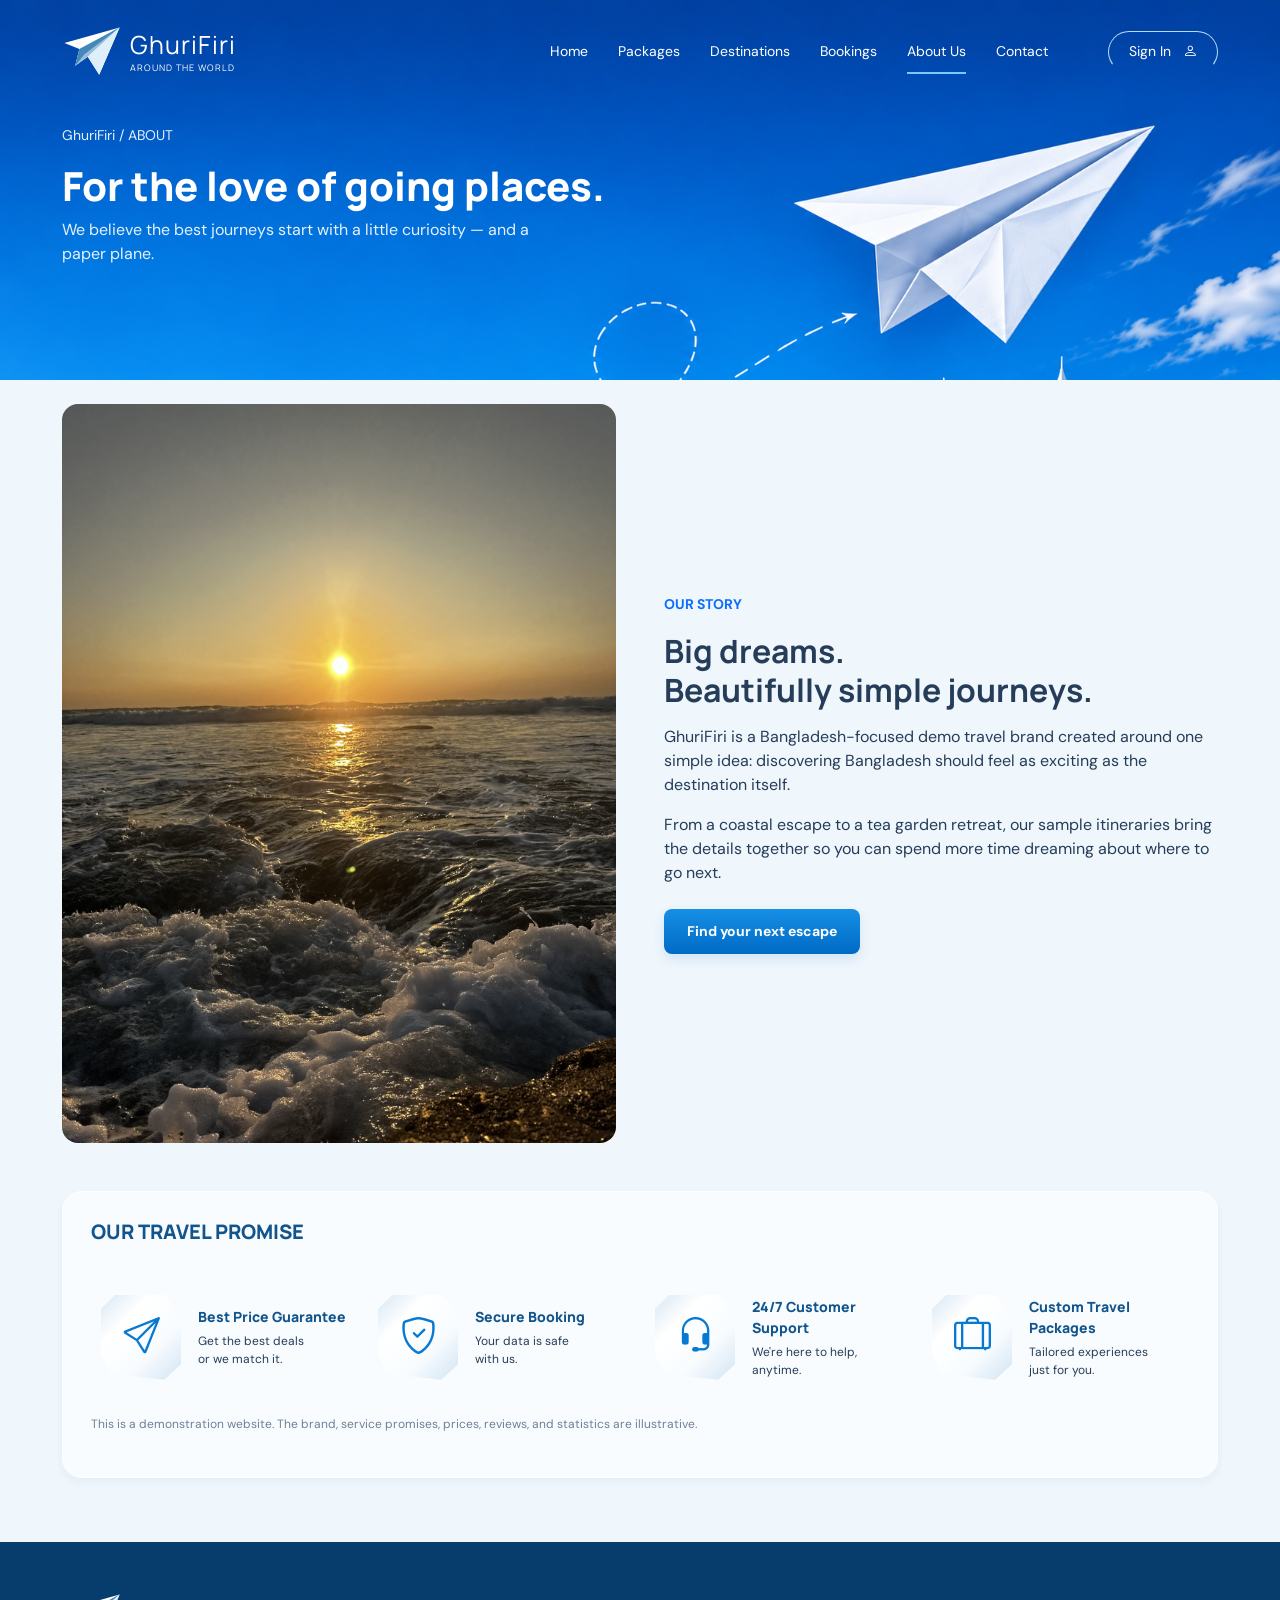
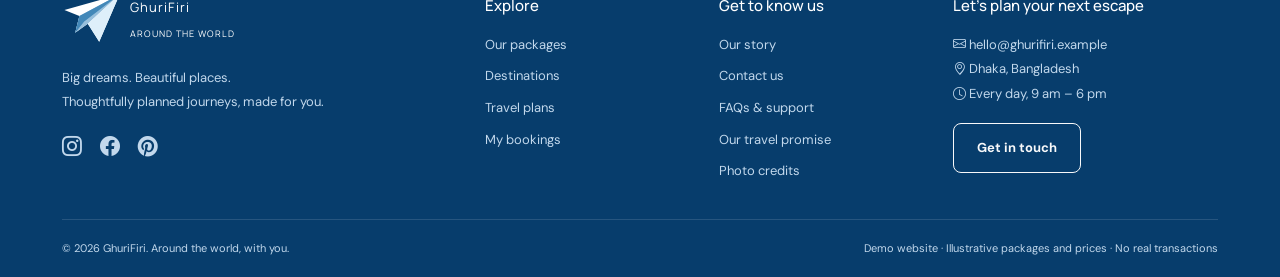
==== about.html @ 1ee343af "first commit" ====
<!doctype html>
<html lang="en">
<head>
  <meta charset="utf-8">
  <meta name="viewport" content="width=device-width, initial-scale=1">
  <meta name="description" content="Explore Bangladesh with GhuriFiri. Discover local tour packages, Bangladeshi destinations, and demo bookings priced in taka.">
  <title>Our Story | GhuriFiri</title>
  <link rel="icon" href="assets/plane.svg" type="image/svg+xml">
  <link href="https://cdn.jsdelivr.net/npm/bootstrap@5.3.3/dist/css/bootstrap.min.css" rel="stylesheet">
  <link href="https://cdn.jsdelivr.net/npm/bootstrap-icons@1.11.3/font/bootstrap-icons.min.css" rel="stylesheet">
  <link href="styles.css" rel="stylesheet">
  <script defer src="https://cdn.jsdelivr.net/npm/bootstrap@5.3.3/dist/js/bootstrap.bundle.min.js"></script>
  <script defer src="app.js"></script>
</head>
<body data-page="about">
  <a class="visually-hidden-focusable position-absolute bg-white p-3" style="z-index:100" href="#main">Skip to content</a>
  <header id="header" class="site-header"></header>
  <main id="main"></main>
  <footer id="footer" class="site-footer"></footer>
  <noscript><p>Please enable JavaScript to explore this interactive travel website.</p></noscript>
</body>
</html>
---- styles.css ----
@import url("https://fonts.googleapis.com/css2?family=DM+Sans:wght@400;500;600;700&family=Manrope:wght@400;500;600;700;800&family=Caveat:wght@500&display=swap");
:root {
  --blue: #0879d1;
  --deep: #12548c;
  --ink: #253d58;
  --muted: #6e8095;
  --pale: #eef6fc;
}
* {
  box-sizing: border-box;
}
body {
  margin: 0;
  background: #eff6fc;
  color: var(--ink);
  font-family: "DM Sans", sans-serif;
  font-size: 16px;
}
h1,
h2,
h3,
h4,
.brand {
  font-family: Manrope, sans-serif;
}
a {
  text-decoration: none;
  color: inherit;
}
button,
input,
select,
textarea {
  font: inherit;
}
button,
a,
input,
select,
textarea {
  outline-offset: 4px;
}
.container {
  max-width: 1180px;
}
.btn {
  border-radius: 8px;
  padding: 12px 23px;
  font-weight: 700;
  font-size: 14px;
}
.btn-primary {
  background: linear-gradient(#168fe5, #006ac5);
  border: 0;
  box-shadow: 0 5px 12px #0879d122;
}
.btn-outline-primary {
  border-color: #c4d7e7;
  color: var(--deep);
}
.btn-light {
  background: white;
  color: var(--blue);
}
.site-header {
  position: absolute;
  top: 0;
  left: 0;
  width: 100%;
  z-index: 5;
  color: white;
  background: transparent;
}
.navbar {
  padding: 25px 0;
}
.brand {
  display: flex;
  align-items: center;
  gap: 8px;
  color: white;
  font-size: 25px;
  letter-spacing: 1px;
  line-height: 1.1;
}
.brand img {
  width: 60px;
}
.brand small {
  display: block;
  font-size: 9px;
  letter-spacing: 1px;
  margin-top: 5px;
}
.navlinks {
  display: flex;
  align-items: center;
  gap: 30px;
  font-size: 14px;
}
.navlinks a {
  padding: 10px 0;
  border-bottom: 2px solid transparent;
}
.navlinks a.active,
.navlinks a:hover {
  border-color: #7dc8f9;
}
.signin {
  border: 1px solid #b5dcf8;
  border-radius: 25px;
  padding: 9px 20px !important;
  margin-left: 30px;
}
.menu-toggle {
  display: none;
  background: transparent;
  border: 1px solid #fff8;
  color: white;
  border-radius: 5px;
  font-size: 24px;
}
.hero {
  height: 680px;
  background: #064caf url("assets/hero-papercraft.png") center top/cover no-repeat;
  color: white;
  position: relative;
}
.hero-copy {
  padding-top: 172px;
}
.hero h1 {
  font-size: 80px;
  line-height: 1;
  font-weight: 800;
  letter-spacing: -3px;
  margin-bottom: 6px;
}
.hero h1 span {
  display: block;
  font-size: 35px;
  letter-spacing: 0;
  margin-top: 9px;
}
.script {
  font-family: Caveat, cursive;
  font-size: 37px;
  margin: 18px 0;
}
.hero p {
  max-width: 310px;
  line-height: 1.7;
  margin-bottom: 25px;
}
.search-wrap {
  position: relative;
  margin-top: -94px;
  z-index: 2;
}
.search-tabs {
  display: flex;
  gap: 5px;
  padding: 12px 16px 0;
  background: #f8fbff;
  width: fit-content;
  border-radius: 18px 25px 0 0;
}
.search-tabs button {
  border: 0;
  padding: 15px 25px;
  background: transparent;
  color: var(--ink);
  border-radius: 9px 9px 0 0;
  font-size: 14px;
}
.search-tabs button.active {
  background: #eaf4ff;
  color: var(--blue);
  box-shadow: 0 -3px 10px #1766a311;
}
.search-tabs i {
  margin-right: 8px;
}
.search-box {
  background: #fafdffeb;
  backdrop-filter: blur(12px);
  padding: 30px 25px;
  border-radius: 0 20px 20px 20px;
  box-shadow: 0 12px 18px #265f8c30;
  border: 2px solid white;
  display: grid;
  grid-template-columns: 1.25fr 1.25fr 1fr 1fr 0.9fr auto;
  align-items: end;
  gap: 18px;
}
.search-box label {
  display: block;
  font-size: 12px;
  color: var(--muted);
  margin-bottom: 8px;
}
.search-box input,
.search-box select {
  width: 100%;
  border: 0;
  border-bottom: 1px solid #dce7f0;
  padding: 6px 0;
  background: transparent;
  color: var(--ink);
  font-size: 14px;
  min-width: 0;
}
.benefits {
  padding: 35px 10px;
  display: grid;
  grid-template-columns: repeat(4, 1fr);
  gap: 30px;
}
.benefit {
  display: flex;
  gap: 17px;
  align-items: center;
}
.ice-icon {
  width: 80px;
  height: 85px;
  flex-shrink: 0;
  display: grid;
  place-items: center;
  background: linear-gradient(
    135deg,
    #d8e8f4 0%,
    white 30%,
    #f8fcff 65%,
    #d2e4f2 100%
  );
  clip-path: polygon(
    18% 0,
    80% 0,
    100% 25%,
    100% 82%,
    79% 100%,
    12% 93%,
    0 70%,
    0 17%
  );
  filter: drop-shadow(0 8px 5px #3f6c9c33);
  color: var(--blue);
  font-size: 37px;
}
.benefit h3 {
  font-size: 14px;
  font-weight: 800;
  color: var(--deep);
  line-height: 1.5;
  margin: 0 0 5px;
}
.benefit p {
  font-size: 12px;
  margin: 0;
  line-height: 1.5;
}
.panel {
  background: #ffffffaa;
  border: 1px solid white;
  border-radius: 20px;
  padding: 28px;
  box-shadow: 0 4px 9px #2c648c0d;
  margin-bottom: 24px;
}
.section-heading {
  display: flex;
  justify-content: space-between;
  align-items: center;
  margin-bottom: 22px;
}
.section-heading h2,
.section-title {
  font-size: 20px;
  font-weight: 800;
  color: var(--deep);
  margin: 0;
  text-transform: uppercase;
}
.section-heading a {
  font-size: 12px;
  font-weight: 700;
  color: var(--blue);
}
.package-grid {
  display: grid;
  grid-template-columns: repeat(4, 1fr);
  gap: 23px;
}
.trip-card {
  background: white;
  border-radius: 17px;
  overflow: hidden;
  box-shadow: 0 4px 9px #2c648c23;
  border: 1px solid #e3edf5;
  transition: transform 0.2s;
}
.trip-card:hover {
  transform: translateY(-5px);
}
.trip-photo {
  height: 180px;
  position: relative;
  overflow: hidden;
}
.trip-photo img {
  height: 100%;
  width: 100%;
  object-fit: cover;
  transition: transform 0.4s;
}
.trip-card:hover img {
  transform: scale(1.04);
}
.trip-photo:after {
  content: "";
  position: absolute;
  bottom: -1px;
  right: 0;
  border-left: 33px solid transparent;
  border-bottom: 32px solid white;
}
.trip-body {
  padding: 17px;
}
.trip-body h3 {
  font-size: 15px;
  font-weight: 800;
  margin-bottom: 10px;
}
.trip-meta {
  display: flex;
  justify-content: space-between;
  font-size: 11px;
  color: var(--muted);
  gap: 6px;
}
.trip-bottom {
  display: flex;
  align-items: center;
  justify-content: space-between;
  margin-top: 17px;
}
.price {
  font-size: 23px;
  font-weight: 800;
  color: var(--blue);
  line-height: 1.1;
}
.per-person {
  display: block;
  font-size: 10px;
  color: var(--muted);
  margin-top: 4px;
}
.rating {
  font-size: 12px;
}
.rating i {
  color: #e8b24e;
}
.round-button {
  border: 0;
  background: #e8f5ff;
  border-radius: 50%;
  color: var(--blue);
  height: 36px;
  width: 36px;
}
.pricing {
  background: linear-gradient(125deg, #0986dc, #61b9f2);
  padding: 28px 30px 0;
  border-radius: 18px;
  display: grid;
  grid-template-columns: 0.8fr repeat(4, 1fr);
  gap: 0;
  margin: 25px 0 35px;
  overflow: hidden;
  box-shadow: 0 5px 10px #23699d15;
}
.pricing-intro {
  color: white;
  padding: 8px 12px;
}
.pricing-intro h2 {
  font-size: 19px;
  font-weight: 800;
}
.pricing-intro img {
  width: 150px;
  margin-top: 35px;
  transform: rotate(-12deg);
}
.plan {
  background: #f8fcff;
  border: 1px solid #e5eef7;
  border-radius: 15px 15px 0 0;
  padding: 30px 20px 24px;
  text-align: center;
  margin-top: 20px;
  position: relative;
  display: flex;
  flex-direction: column;
  align-items: center;
  box-shadow: 0 0 8px #194f8420;
}
.plan.popular {
  margin-top: 0;
  padding-top: 47px;
  z-index: 1;
}
.ribbon {
  position: absolute;
  top: 0;
  left: 0;
  width: 100%;
  background: #076dbb;
  color: white;
  font-size: 11px;
  padding: 6px;
  border-radius: 15px 15px 0 0;
}
.plan h3 {
  font-size: 16px;
  font-weight: 800;
}
.plan p {
  font-size: 11px;
  max-width: 110px;
  min-height: 34px;
  color: var(--muted);
}
.plan .price {
  font-size: 27px;
}
.plan ul {
  list-style: none;
  text-align: left;
  padding: 0;
  margin: 24px 0;
  flex: 1;
  width: 100%;
}
.plan li {
  font-size: 11px;
  margin-bottom: 10px;
}
.plan li:before {
  content: "✓";
  color: var(--blue);
  margin-right: 7px;
}
.plan .btn {
  padding: 10px 12px;
  font-size: 12px;
  width: 100%;
}
.how-title {
  text-align: center;
  margin: 0 0 25px;
}
.how-title:after {
  content: "";
  display: block;
  width: 35px;
  height: 2px;
  background: #91c5e7;
  margin: 10px auto;
}
.steps {
  display: grid;
  grid-template-columns: repeat(4, 1fr);
  gap: 25px;
}
.step {
  display: flex;
  align-items: center;
  gap: 16px;
}
.step i {
  font-size: 45px;
  color: var(--blue);
}
.step h3 {
  font-size: 12px;
  font-weight: 800;
  color: var(--deep);
}
.step p {
  font-size: 12px;
  margin: 0;
}
.social-proof {
  border-radius: 18px;
  background: linear-gradient(110deg, #258fde, #3ea9ec);
  color: white;
  padding: 30px;
  display: grid;
  grid-template-columns: 1.1fr 1fr;
  gap: 50px;
  margin-bottom: 35px;
}
.stats {
  display: grid;
  grid-template-columns: repeat(4, 1fr);
  align-items: center;
  text-align: center;
}
.stats div + div {
  border-left: 1px solid #ffffff40;
}
.stats i {
  display: block;
  font-size: 27px;
  margin-bottom: 7px;
}
.stats strong {
  display: block;
  font-size: 24px;
}
.stats small {
  font-size: 10px;
}
.quote {
  font-size: 14px;
  line-height: 1.7;
  margin: 0;
  position: relative;
  padding-left: 30px;
}
.quote:before {
  content: "“";
  position: absolute;
  left: -5px;
  top: -15px;
  font-size: 60px;
}
.quote footer {
  font-size: 12px;
  margin-top: 12px;
}
.quote .stars {
  color: #ffdf7e;
  letter-spacing: 3px;
}
.newsletter {
  display: flex;
  align-items: center;
  justify-content: space-between;
  gap: 30px;
  padding: 30px 0 45px;
}
.newsletter h2 {
  font-size: 26px;
  font-weight: 800;
  color: var(--deep);
}
.newsletter p {
  font-size: 14px;
  color: var(--muted);
  margin: 0;
}
.newsletter form {
  display: flex;
  gap: 10px;
  max-width: 430px;
  width: 100%;
}
.form-control,
.form-select {
  border-color: #d9e7f2;
  padding: 12px;
  border-radius: 8px;
  font-size: 14px;
}
.site-footer {
  background: #073d6c;
  color: #c2d8ec;
  padding: 50px 0 20px;
}
.footer-grid {
  display: grid;
  grid-template-columns: 2fr 1fr 1fr 1.4fr;
  gap: 45px;
}
.site-footer .brand {
  margin-bottom: 20px;
}
.site-footer p,
.site-footer a {
  font-size: 13px;
  line-height: 1.9;
}
.site-footer h3 {
  font-size: 15px;
  color: white;
  margin: 5px 0 18px;
}
.footer-links {
  display: flex;
  flex-direction: column;
  gap: 7px;
}
.footer-bottom {
  border-top: 1px solid #ffffff20;
  margin-top: 35px;
  padding-top: 20px;
  font-size: 11px;
  display: flex;
  justify-content: space-between;
}
.social-links {
  display: flex;
  gap: 18px;
  font-size: 20px;
}
.subhero {
  background: #064caf url("assets/hero-papercraft.png") center top / cover no-repeat;
  color: white;
  min-height: 380px;
  padding: 125px 0 30px;
}
.subhero h1 {
  max-width: 650px;
  font-size: 40px;
  font-weight: 800;
}
.subhero p {
  max-width: 500px;
  opacity: 0.9;
}
.page-content {
  padding-top: 24px;
  padding-bottom: 40px;
  min-height: 450px;
}
.filter-bar {
  display: flex;
  gap: 16px;
  margin-bottom: 28px;
  align-items: center;
}
.filter-bar input {
  flex: 2;
}
.filter-bar select {
  flex: 1;
}
.empty {
  text-align: center;
  padding: 65px 20px;
  background: white;
  border-radius: 20px;
}
.empty i {
  font-size: 55px;
  color: var(--blue);
}
.empty h2 {
  margin: 20px 0 12px;
  font-size: 25px;
}
.destination-card {
  position: relative;
  border-radius: 18px;
  overflow: hidden;
  min-height: 310px;
  color: white;
  display: flex;
  align-items: end;
  padding: 25px;
  background: #147fc6;
}
.destination-card img {
  position: absolute;
  inset: 0;
  width: 100%;
  height: 100%;
  object-fit: cover;
}
.destination-card:after {
  content: "";
  position: absolute;
  inset: 0;
  background: linear-gradient(transparent, #042344cf);
}
.destination-card > div {
  z-index: 1;
}
.destination-card h2 {
  font-size: 27px;
  font-weight: 800;
}
.destination-card p {
  font-size: 13px;
}
.booking-row {
  display: flex;
  align-items: center;
  justify-content: space-between;
  gap: 20px;
}
.booking-row h3 {
  font-size: 20px;
}
.booking-row p {
  font-size: 14px;
  color: var(--muted);
}
.badge-demo {
  background: #e1f1ff;
  color: var(--blue);
  border-radius: 20px;
  padding: 6px 12px;
  font-size: 12px;
}
.contact-info h3 {
  font-size: 17px;
  font-weight: 800;
  color: var(--deep);
}
.contact-info p {
  font-size: 14px;
  color: var(--muted);
}
.contact-info i {
  font-size: 30px;
  color: var(--blue);
}
.modal-content {
  border: 0;
  border-radius: 20px;
}
.modal-header,
.modal-footer {
  border-color: #e8f0f7;
}
.modal-title {
  font-size: 22px;
  font-weight: 800;
  color: var(--deep);
}
.modal-body label {
  font-size: 13px;
  margin-bottom: 7px;
}
.detail-image {
  width: 100%;
  height: 220px;
  object-fit: cover;
  border-radius: 12px;
  margin-bottom: 20px;
}
.toast-container {
  z-index: 2000;
}
.toast {
  border: 0;
  background: #073d6c;
  color: white;
}
.demo-note {
  font-size: 12px;
  color: var(--muted);
}
@media (min-width: 1500px) {
  .subhero {
    min-height: min(27vw, 470px);
  }
  .hero {
    height: min(48vw, 850px);
    background-size: cover;
  }
}
@media (max-width: 991px) {
  .navlinks {
    gap: 16px;
  }
  .signin {
    margin-left: 0;
  }
  .hero {
    height: 640px;
    background-position: center top;
  }
  .hero h1 {
    font-size: 65px;
  }
  .search-box {
    grid-template-columns: repeat(3, 1fr);
  }
  .benefits {
    gap: 14px;
  }
  .ice-icon {
    width: 55px;
    height: 60px;
    font-size: 28px;
  }
  .benefit {
    gap: 8px;
  }
  .package-grid {
    grid-template-columns: repeat(2, 1fr);
  }
  .pricing {
    grid-template-columns: repeat(4, 1fr);
    padding: 20px 20px 0;
  }
  .pricing-intro {
    grid-column: 1/-1;
  }
  .pricing-intro img {
    display: none;
  }
  .plan {
    padding-left: 12px;
    padding-right: 12px;
  }
  .steps {
    grid-template-columns: repeat(2, 1fr);
  }
  .footer-grid {
    gap: 25px;
  }
  .social-proof {
    gap: 25px;
  }
  .navlinks {
    font-size: 12px;
  }
}
@media (max-width: 767px) {
  .container {
    padding-left: 20px;
    padding-right: 20px;
  }
  .navbar {
    padding: 18px 0;
  }
  .brand {
    font-size: 21px;
  }
  .brand img {
    width: 46px;
  }
  .menu-toggle {
    display: block;
  }
  .navlinks {
    display: none;
    position: absolute;
    top: 80px;
    left: 20px;
    right: 20px;
    background: #075da2;
    border-radius: 12px;
    padding: 20px;
    flex-direction: column;
    align-items: stretch;
    font-size: 15px;
    gap: 5px;
  }
  .navlinks.open {
    display: flex;
  }
  .signin {
    text-align: center;
  }
  .hero {
    height: 790px;
    background-color: #0345a5;
    background-image: linear-gradient(to bottom, #0345a5 350px, transparent 450px), url("assets/hero-papercraft.png");
    background-size: 100% 100%, auto 420px;
    background-position: center top, right bottom;
  }
  .hero-copy {
    padding-top: 130px;
  }
  .hero h1 {
    font-size: 58px;
  }
  .hero h1 span {
    font-size: 25px;
  }
  .hero p {
    max-width: 235px;
    font-size: 14px;
  }
  .script {
    font-size: 30px;
  }
  .search-wrap {
    margin-top: -65px;
  }
  .search-tabs {
    width: 100%;
    padding: 8px 5px 0;
    gap: 0;
    justify-content: space-between;
  }
  .search-tabs button {
    padding: 13px 8px;
    font-size: 11px;
  }
  .search-tabs i {
    margin-right: 3px;
  }
  .search-box {
    grid-template-columns: repeat(2, 1fr);
    padding: 20px 15px;
    gap: 14px;
    border-radius: 0 0 18px 18px;
  }
  .benefits {
    grid-template-columns: repeat(2, 1fr);
    padding: 28px 0;
    gap: 23px 15px;
  }
  .benefit h3 {
    font-size: 12px;
  }
  .benefit p {
    font-size: 10px;
  }
  .panel {
    padding: 20px 15px;
    border-radius: 15px;
  }
  .section-heading h2 {
    font-size: 16px;
  }
  .section-heading a {
    font-size: 10px;
  }
  .package-grid {
    gap: 14px;
  }
  .trip-photo {
    height: 150px;
  }
  .trip-body {
    padding: 12px;
  }
  .trip-body h3 {
    font-size: 13px;
  }
  .trip-meta {
    flex-direction: column;
    font-size: 10px;
  }
  .price {
    font-size: 20px;
  }
  .trip-bottom {
    gap: 6px;
    flex-wrap: wrap;
  }
  .round-button {
    height: 30px;
    width: 30px;
  }
  .pricing {
    grid-template-columns: repeat(2, 1fr);
    gap: 12px;
    padding: 18px;
  }
  .pricing-intro {
    padding: 0;
  }
  .plan,
  .plan.popular {
    margin: 0;
    border-radius: 12px;
    padding: 30px 15px 20px;
  }
  .plan.popular {
    padding-top: 40px;
  }
  .plan ul {
    margin: 16px 0;
  }
  .social-proof {
    grid-template-columns: 1fr;
    padding: 25px 20px;
  }
  .quote {
    border-top: 1px solid #ffffff40;
    padding-top: 20px;
  }
  .quote:before {
    top: 4px;
  }
  .newsletter {
    flex-direction: column;
    align-items: stretch;
    gap: 20px;
    padding: 10px 0 30px;
  }
  .newsletter h2 {
    font-size: 23px;
  }
  .newsletter .btn {
    padding: 12px;
  }
  .footer-grid {
    grid-template-columns: repeat(2, 1fr);
    gap: 30px;
  }
  .footer-bottom {
    gap: 15px;
    flex-direction: column;
  }
  .subhero {
    min-height: 400px;
    padding: 110px 0 24px;
    background-image: linear-gradient(90deg, #0345a5e6, #0345a580), url("assets/hero-papercraft.png");
    background-size: cover;
    background-position: center top;
  }
  .subhero h1 {
    font-size: 32px;
  }
  .filter-bar {
    flex-wrap: wrap;
  }
  .filter-bar input {
    flex-basis: 100%;
  }
  .booking-row {
    align-items: start;
    flex-direction: column;
  }
  .step i {
    font-size: 32px;
  }
  .step {
    gap: 10px;
  }
  .step h3,
  .step p {
    font-size: 11px;
  }
}
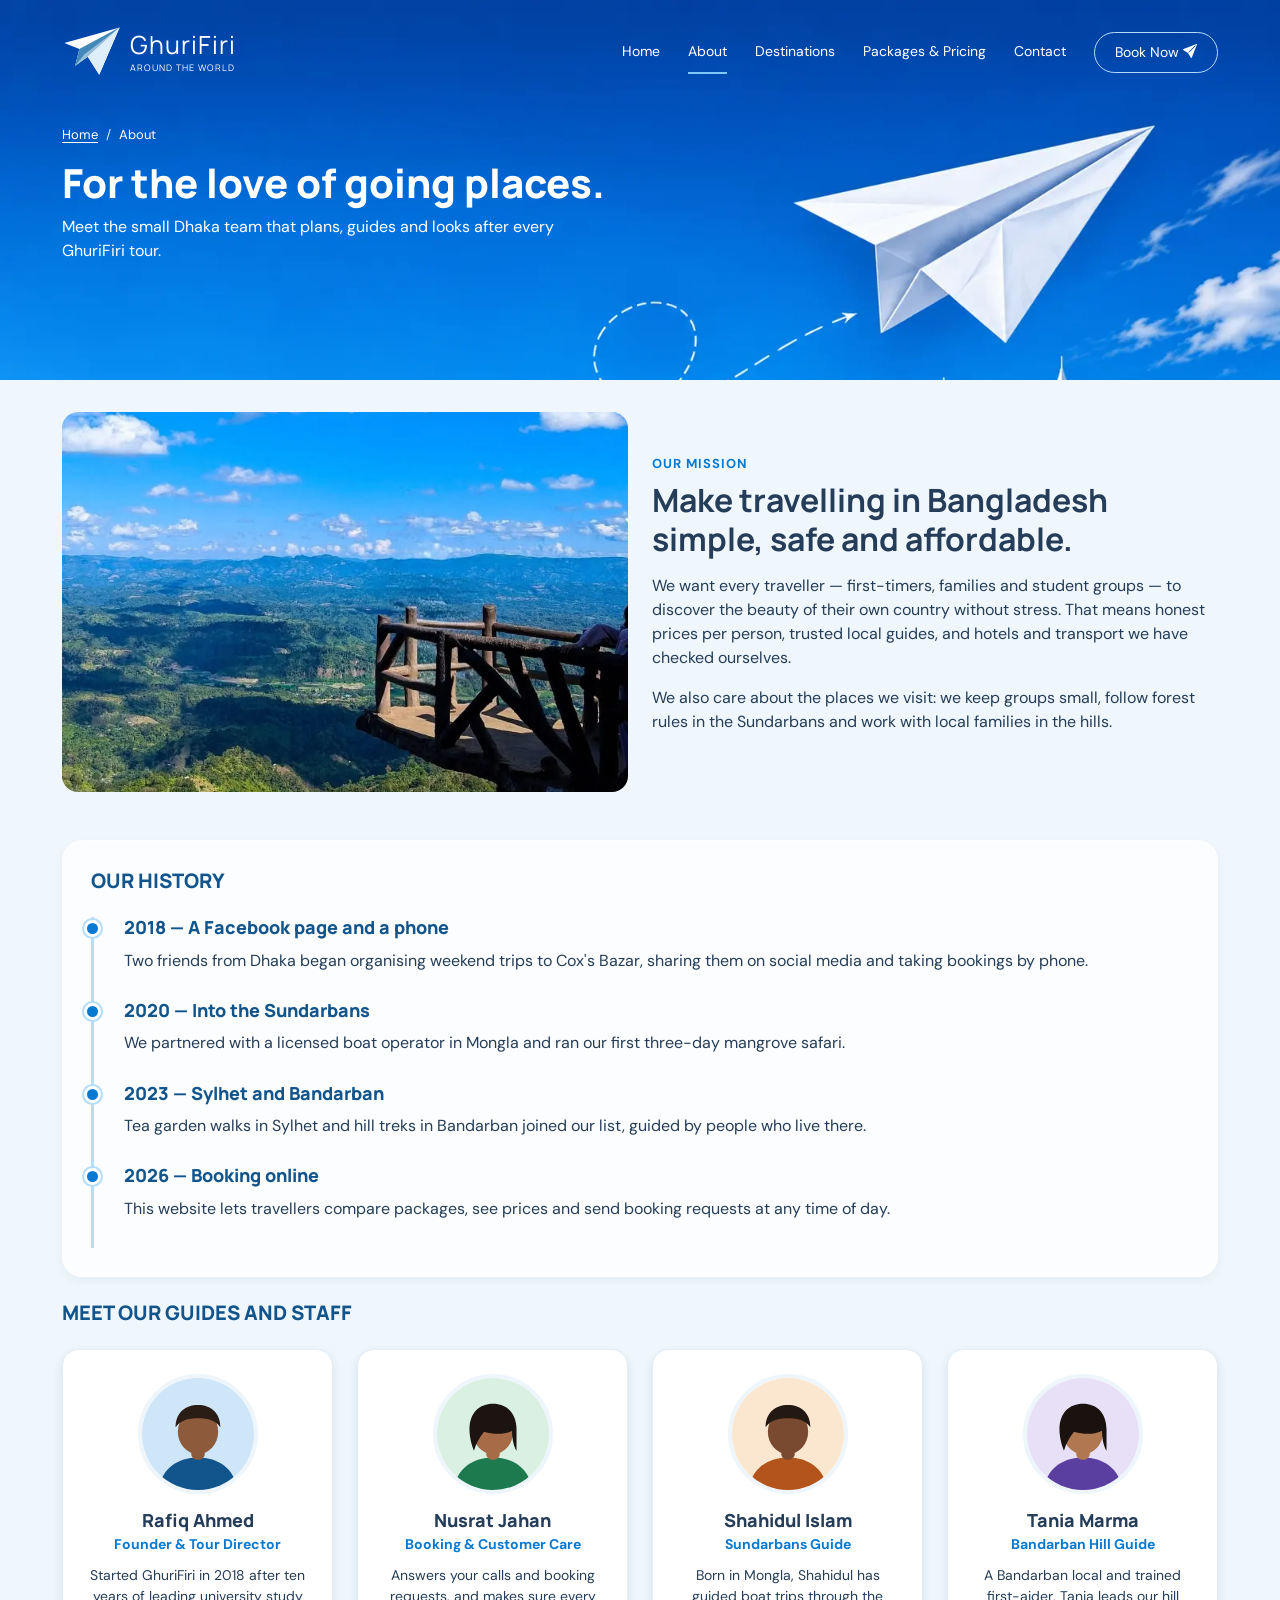
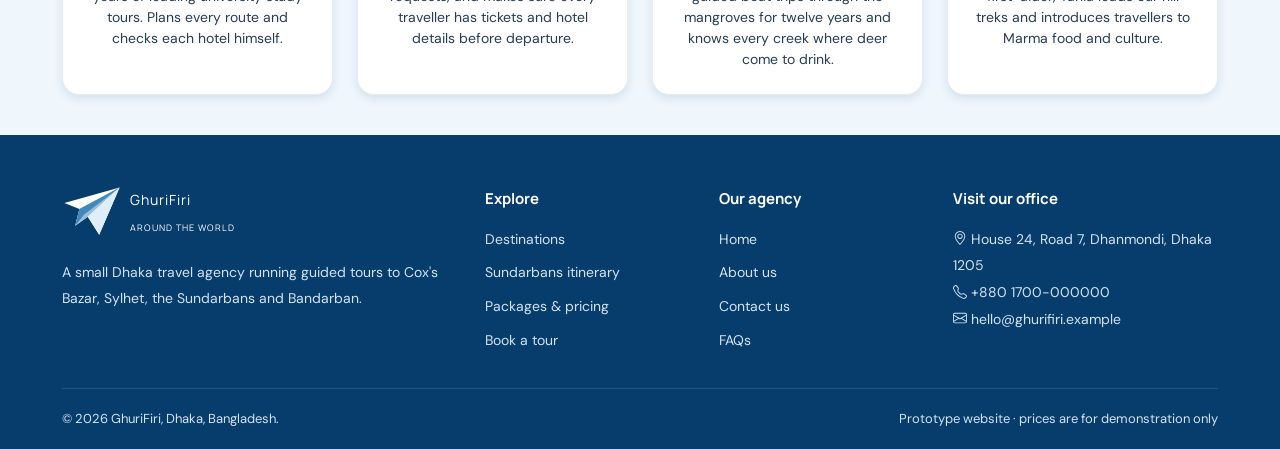
==== commit 58b5d8be: "Rebuild site to the lab brief and remove Bootstrap - Restructure pages per the CIS 133L brief: home," ====
--- a/about.html
+++ b/about.html
@@ -3,20 +3,171 @@
 <head>
   <meta charset="utf-8">
   <meta name="viewport" content="width=device-width, initial-scale=1">
-  <meta name="description" content="Explore Bangladesh with GhuriFiri. Discover local tour packages, Bangladeshi destinations, and demo bookings priced in taka.">
-  <title>Our Story | GhuriFiri</title>
-  <link rel="icon" href="assets/plane.svg" type="image/svg+xml">
-  <link href="https://cdn.jsdelivr.net/npm/bootstrap@5.3.3/dist/css/bootstrap.min.css" rel="stylesheet">
-  <link href="https://cdn.jsdelivr.net/npm/bootstrap-icons@1.11.3/font/bootstrap-icons.min.css" rel="stylesheet">
-  <link href="styles.css" rel="stylesheet">
-  <script defer src="https://cdn.jsdelivr.net/npm/bootstrap@5.3.3/dist/js/bootstrap.bundle.min.js"></script>
-  <script defer src="app.js"></script>
+  <meta name="description" content="Our mission, our history and the guides and staff behind GhuriFiri tours.">
+  <title>About Us | GhuriFiri</title>
+  <link rel="icon" href="images/plane.svg" type="image/svg+xml">
+  <!-- Site stylesheet -->
+  <link href="style.css" rel="stylesheet">
 </head>
-<body data-page="about">
-  <a class="visually-hidden-focusable position-absolute bg-white p-3" style="z-index:100" href="#main">Skip to content</a>
-  <header id="header" class="site-header"></header>
-  <main id="main"></main>
-  <footer id="footer" class="site-footer"></footer>
-  <noscript><p>Please enable JavaScript to explore this interactive travel website.</p></noscript>
+<body>
+  <a class="skip-link" href="#main">Skip to main content</a>
+
+  <!-- ========== Header and main navigation ========== -->
+  <header class="site-header">
+    <div class="container">
+      <nav class="navbar" aria-label="Main navigation">
+        <a class="brand" href="index.html"><img src="images/plane.svg" alt="" width="60" height="54"><span>GhuriFiri<small>AROUND THE WORLD</small></span></a>
+        <button class="menu-toggle" type="button" aria-controls="navlinks" aria-expanded="false" aria-label="Open menu"><i class="icon icon-list" aria-hidden="true"></i></button>
+        <ul class="navlinks" id="navlinks">
+          <li><a href="index.html">Home</a></li>
+          <li><a class="active" href="about.html" aria-current="page">About</a></li>
+          <li><a href="destinations.html">Destinations</a></li>
+          <li><a href="packages.html">Packages &amp; Pricing</a></li>
+          <li><a href="contact.html">Contact</a></li>
+          <li><a class="nav-cta" href="booking.html">Book Now <i class="icon icon-send-fill" aria-hidden="true"></i></a></li>
+        </ul>
+      </nav>
+    </div>
+  </header>
+
+  <main id="main">
+    <!-- ========== Page banner with breadcrumb ========== -->
+    <section class="subhero">
+      <div class="container">
+        <nav aria-label="breadcrumb">
+          <ol class="breadcrumb">
+            <li class="breadcrumb-item"><a href="index.html">Home</a></li>
+            <li class="breadcrumb-item active" aria-current="page">About</li>
+          </ol>
+        </nav>
+        <h1>For the love of going places.</h1>
+        <p>Meet the small Dhaka team that plans, guides and looks after every GhuriFiri tour.</p>
+      </div>
+    </section>
+
+    <div class="container page-content">
+      <!-- ========== Mission ========== -->
+      <section class="row align-items-center g-4 mb-5" aria-labelledby="missionTitle">
+        <div class="col-md-6">
+          <img src="images/bandarban.webp" alt="Wooden viewpoint overlooking green hills in Bandarban" class="about-image" width="986" height="1600" loading="lazy">
+        </div>
+        <div class="col-md-6">
+          <p class="eyebrow">OUR MISSION</p>
+          <h2 class="fw-bold mb-3" id="missionTitle">Make travelling in Bangladesh simple, safe and affordable.</h2>
+          <p>We want every traveller &mdash; first-timers, families and student groups &mdash; to discover the beauty of their own country without stress. That means honest prices per person, trusted local guides, and hotels and transport we have checked ourselves.</p>
+          <p>We also care about the places we visit: we keep groups small, follow forest rules in the Sundarbans and work with local families in the hills.</p>
+        </div>
+      </section>
+
+      <!-- ========== History ========== -->
+      <section class="panel" aria-labelledby="historyTitle">
+        <h2 class="section-title mb-4" id="historyTitle">Our history</h2>
+        <ol class="itinerary">
+          <li>
+            <h3>2018 &mdash; A Facebook page and a phone</h3>
+            <p>Two friends from Dhaka began organising weekend trips to Cox's Bazar, sharing them on social media and taking bookings by phone.</p>
+          </li>
+          <li>
+            <h3>2020 &mdash; Into the Sundarbans</h3>
+            <p>We partnered with a licensed boat operator in Mongla and ran our first three-day mangrove safari.</p>
+          </li>
+          <li>
+            <h3>2023 &mdash; Sylhet and Bandarban</h3>
+            <p>Tea garden walks in Sylhet and hill treks in Bandarban joined our list, guided by people who live there.</p>
+          </li>
+          <li>
+            <h3>2026 &mdash; Booking online</h3>
+            <p>This website lets travellers compare packages, see prices and send booking requests at any time of day.</p>
+          </li>
+        </ol>
+      </section>
+
+      <!-- ========== Guides and staff ========== -->
+      <section aria-labelledby="teamTitle">
+        <h2 class="section-title mb-4" id="teamTitle">Meet our guides and staff</h2>
+        <div class="row g-4">
+          <div class="col-sm-6 col-lg-3">
+            <article class="staff-card">
+              <img src="images/staff-1.svg" alt="Portrait of Rafiq Ahmed" width="120" height="120">
+              <h3>Rafiq Ahmed</h3>
+              <p class="role">Founder &amp; Tour Director</p>
+              <p>Started GhuriFiri in 2018 after ten years of leading university study tours. Plans every route and checks each hotel himself.</p>
+            </article>
+          </div>
+          <div class="col-sm-6 col-lg-3">
+            <article class="staff-card">
+              <img src="images/staff-2.svg" alt="Portrait of Nusrat Jahan" width="120" height="120">
+              <h3>Nusrat Jahan</h3>
+              <p class="role">Booking &amp; Customer Care</p>
+              <p>Answers your calls and booking requests, and makes sure every traveller has tickets and hotel details before departure.</p>
+            </article>
+          </div>
+          <div class="col-sm-6 col-lg-3">
+            <article class="staff-card">
+              <img src="images/staff-3.svg" alt="Portrait of Shahidul Islam" width="120" height="120">
+              <h3>Shahidul Islam</h3>
+              <p class="role">Sundarbans Guide</p>
+              <p>Born in Mongla, Shahidul has guided boat trips through the mangroves for twelve years and knows every creek where deer come to drink.</p>
+            </article>
+          </div>
+          <div class="col-sm-6 col-lg-3">
+            <article class="staff-card">
+              <img src="images/staff-4.svg" alt="Portrait of Tania Marma" width="120" height="120">
+              <h3>Tania Marma</h3>
+              <p class="role">Bandarban Hill Guide</p>
+              <p>A Bandarban local and trained first-aider, Tania leads our hill treks and introduces travellers to Marma food and culture.</p>
+            </article>
+          </div>
+        </div>
+      </section>
+    </div>
+  </main>
+
+  <!-- ========== Footer ========== -->
+  <footer class="site-footer">
+    <div class="container">
+      <div class="footer-grid">
+        <div>
+          <a class="brand" href="index.html"><img src="images/plane.svg" alt="" width="60" height="54"><span>GhuriFiri<small>AROUND THE WORLD</small></span></a>
+          <p>A small Dhaka travel agency running guided tours to Cox's Bazar, Sylhet, the Sundarbans and Bandarban.</p>
+        </div>
+        <nav aria-label="Explore">
+          <h2>Explore</h2>
+          <ul class="footer-links">
+            <li><a href="destinations.html">Destinations</a></li>
+            <li><a href="destination-sundarbans.html">Sundarbans itinerary</a></li>
+            <li><a href="packages.html">Packages &amp; pricing</a></li>
+            <li><a href="booking.html">Book a tour</a></li>
+          </ul>
+        </nav>
+        <nav aria-label="Our agency">
+          <h2>Our agency</h2>
+          <ul class="footer-links">
+            <li><a href="index.html">Home</a></li>
+            <li><a href="about.html">About us</a></li>
+            <li><a href="contact.html">Contact us</a></li>
+            <li><a href="contact.html#faq">FAQs</a></li>
+          </ul>
+        </nav>
+        <div>
+          <h2>Visit our office</h2>
+          <address>
+            <p><i class="icon icon-geo-alt" aria-hidden="true"></i> House 24, Road 7, Dhanmondi, Dhaka 1205<br>
+            <i class="icon icon-telephone" aria-hidden="true"></i> <a href="tel:+8801700000000">+880 1700-000000</a><br>
+            <i class="icon icon-envelope" aria-hidden="true"></i> <a href="mailto:hello@ghurifiri.example">hello@ghurifiri.example</a></p>
+          </address>
+        </div>
+      </div>
+      <div class="footer-bottom">
+        <span>&copy; 2026 GhuriFiri, Dhaka, Bangladesh.</span>
+        <span>Prototype website &middot; prices are for demonstration only</span>
+      </div>
+    </div>
+  </footer>
+
+  <!-- Scroll-to-top button (shown by app.js after scrolling down) -->
+  <button class="scroll-top" id="scrollTop" type="button" aria-label="Back to top"><i class="icon icon-arrow-up" aria-hidden="true"></i></button>
+
+  <script src="app.js"></script>
 </body>
 </html>
--- a/style.css
+++ b/style.css
@@ -0,0 +1,2043 @@
+/* ==========================================================================
+   GhuriFiri — single external stylesheet (style.css)
+   Plain CSS only (no framework): base styles, layout grid, components
+   and the site's visual design all live in this one file.
+
+   Contents
+   1. Fonts, colour variables and base elements
+   2. Layout: container, grid and helper classes
+   3. Buttons
+   4. Header and navigation
+   5. Home: hero destination slider
+   6. Home: welcome, benefits, featured package, call to action
+   7. Inner page banner (subhero) and breadcrumbs
+   8. Panels, section headings and cards
+   9. Destinations: filter bar
+   10. Destination detail: facts and itinerary
+   11. Packages: comparison table
+   12. About: history timeline and staff
+   13. Forms, validation messages and cost estimator
+   14. Contact: office details and FAQ accordion
+   15. Footer and scroll-to-top button
+   16. Icons (inline SVG shapes drawn with CSS masks)
+   17. Responsive breakpoints (tablet 991px, mobile 767px)
+   ========================================================================== */
+
+/* ---------- 1. Fonts, colour variables and base elements ---------- */
+@import url("https://fonts.googleapis.com/css2?family=DM+Sans:wght@400;500;600;700&family=Manrope:wght@400;500;600;700;800&family=Caveat:wght@500&display=swap");
+
+:root {
+  --blue: #0879d1;   /* primary accent */
+  --deep: #12548c;   /* headings */
+  --ink: #253d58;    /* body text */
+  --muted: #5d6f84;  /* secondary text (meets 4.5:1 on white) */
+  --pale: #eef6fc;   /* page background tint */
+  --error: #b42318;  /* validation errors */
+}
+
+*,
+*::before,
+*::after {
+  box-sizing: border-box;
+}
+
+html {
+  scroll-behavior: smooth;
+}
+
+body {
+  margin: 0;
+  background: #eff6fc;
+  color: var(--ink);
+  font-family: "DM Sans", sans-serif;
+  font-size: 16px;
+  font-weight: 400;
+  line-height: 1.5;
+  -webkit-text-size-adjust: 100%;
+  -webkit-tap-highlight-color: transparent;
+  overflow-x: hidden; /* guarantees no horizontal scrolling */
+}
+
+h1,
+h2,
+h3,
+h4 {
+  margin: 0 0 8px;
+  font-weight: 500;
+  line-height: 1.2;
+}
+
+h1,
+h2,
+h3,
+h4,
+.brand {
+  font-family: Manrope, sans-serif;
+}
+
+/* default heading sizes grow slightly with the screen width */
+h1 {
+  font-size: calc(22px + 1.5vw);
+}
+
+h2 {
+  font-size: calc(21.2px + 0.9vw);
+}
+
+h3 {
+  font-size: calc(20.8px + 0.6vw);
+}
+
+@media (min-width: 1200px) {
+  h1 {
+    font-size: 40px;
+  }
+
+  h2 {
+    font-size: 32px;
+  }
+
+  h3 {
+    font-size: 28px;
+  }
+}
+
+p,
+ol,
+ul,
+dl,
+address {
+  margin: 0 0 16px;
+}
+
+ol,
+ul {
+  padding-left: 32px;
+}
+
+dt {
+  font-weight: 700;
+}
+
+dd {
+  margin: 0 0 8px;
+}
+
+strong {
+  font-weight: bolder;
+}
+
+small {
+  font-size: 0.875em;
+}
+
+address {
+  font-style: normal;
+}
+
+figure {
+  margin: 0 0 16px;
+}
+
+a {
+  text-decoration: none;
+  color: inherit;
+}
+
+img {
+  max-width: 100%;
+}
+
+img,
+svg {
+  vertical-align: middle;
+}
+
+table {
+  caption-side: bottom;
+  border-collapse: collapse;
+}
+
+th {
+  text-align: inherit;
+  text-align: -webkit-match-parent;
+}
+
+thead,
+tbody,
+tr,
+td,
+th {
+  border: 0 solid;
+  border-color: inherit;
+}
+
+label,
+output {
+  display: inline-block;
+}
+
+/* form controls use the page font instead of the browser default */
+input,
+button,
+select,
+textarea {
+  margin: 0;
+  font-family: inherit;
+  font-size: inherit;
+  line-height: inherit;
+}
+
+button {
+  border-radius: 0;
+  cursor: pointer;
+}
+
+textarea {
+  resize: vertical;
+}
+
+fieldset {
+  min-width: 0;
+  padding: 0;
+  margin: 0;
+  border: 0;
+}
+
+legend + * {
+  clear: left;
+}
+
+::-webkit-datetime-edit-fields-wrapper,
+::-webkit-datetime-edit-text,
+::-webkit-datetime-edit-minute,
+::-webkit-datetime-edit-hour-field,
+::-webkit-datetime-edit-day-field,
+::-webkit-datetime-edit-month-field,
+::-webkit-datetime-edit-year-field {
+  padding: 0;
+}
+
+::-webkit-inner-spin-button {
+  height: auto;
+}
+
+/* elements with the hidden attribute (filter results, booking list) stay hidden */
+[hidden] {
+  display: none !important;
+}
+
+button,
+a,
+input,
+select,
+textarea {
+  outline-offset: 4px;
+}
+
+/* no focus ring after a mouse click, but keep it for keyboard users */
+button:focus:not(:focus-visible) {
+  outline: 0;
+}
+
+/* ---------- 2. Layout: container, grid and helper classes ---------- */
+.container {
+  width: 100%;
+  max-width: 1180px;
+  margin-left: auto;
+  margin-right: auto;
+  padding-left: 12px;
+  padding-right: 12px;
+}
+
+/* 12-column flexbox grid: .row holds columns; --gap-x/--gap-y set the gutters */
+.row {
+  --gap-x: 24px;
+  --gap-y: 0px;
+  display: flex;
+  flex-wrap: wrap;
+  margin-top: calc(-1 * var(--gap-y));
+  margin-left: calc(-0.5 * var(--gap-x));
+  margin-right: calc(-0.5 * var(--gap-x));
+}
+
+.row > * {
+  flex-shrink: 0;
+  width: 100%;
+  max-width: 100%;
+  padding-left: calc(0.5 * var(--gap-x));
+  padding-right: calc(0.5 * var(--gap-x));
+  margin-top: var(--gap-y);
+}
+
+.g-3 {
+  --gap-x: 16px;
+  --gap-y: 16px;
+}
+
+.g-4 {
+  --gap-x: 24px;
+  --gap-y: 24px;
+}
+
+.col-12 {
+  flex: 0 0 auto;
+  width: 100%;
+}
+
+@media (min-width: 576px) {
+  .col-sm-6 {
+    flex: 0 0 auto;
+    width: 50%;
+  }
+}
+
+@media (min-width: 768px) {
+  .col-md-6 {
+    flex: 0 0 auto;
+    width: 50%;
+  }
+}
+
+@media (min-width: 992px) {
+  .col-lg-3 {
+    flex: 0 0 auto;
+    width: 25%;
+  }
+
+  .col-lg-4 {
+    flex: 0 0 auto;
+    width: 33.33333333%;
+  }
+
+  .col-lg-5 {
+    flex: 0 0 auto;
+    width: 41.66666667%;
+  }
+
+  .col-lg-7 {
+    flex: 0 0 auto;
+    width: 58.33333333%;
+  }
+
+  .col-lg-8 {
+    flex: 0 0 auto;
+    width: 66.66666667%;
+  }
+}
+
+/* spacing and helper classes (!important so they win over component rules) */
+.mt-2 { margin-top: 8px !important; }
+.mt-3 { margin-top: 16px !important; }
+.mt-4 { margin-top: 24px !important; }
+.mt-5 { margin-top: 48px !important; }
+.mb-0 { margin-bottom: 0 !important; }
+.mb-2 { margin-bottom: 8px !important; }
+.mb-3 { margin-bottom: 16px !important; }
+.mb-4 { margin-bottom: 24px !important; }
+.mb-5 { margin-bottom: 48px !important; }
+.h-100 { height: 100% !important; }
+.fw-bold { font-weight: 700 !important; }
+.align-items-center { align-items: center !important; }
+
+/* hidden visually but still read by screen readers */
+.visually-hidden,
+.skip-link:not(:focus):not(:focus-within) {
+  position: absolute !important;
+  width: 1px !important;
+  height: 1px !important;
+  padding: 0 !important;
+  margin: -1px !important;
+  overflow: hidden !important;
+  clip: rect(0, 0, 0, 0) !important;
+  white-space: nowrap !important;
+  border: 0 !important;
+}
+
+/* "Skip to main content" link: appears at the top-left on keyboard focus */
+.skip-link {
+  position: absolute;
+  z-index: 100;
+  padding: 16px;
+  background: white;
+}
+
+/* makes a whole card clickable from the link inside it */
+.stretched-link::after {
+  content: "";
+  position: absolute;
+  inset: 0;
+  z-index: 1;
+}
+
+/* ---------- 3. Buttons ---------- */
+.btn {
+  display: inline-block;
+  padding: 12px 23px;
+  font-size: 14px;
+  font-weight: 700;
+  line-height: 1.5;
+  text-align: center;
+  vertical-align: middle;
+  cursor: pointer;
+  user-select: none;
+  border: 1px solid transparent;
+  border-radius: 8px;
+  background-color: transparent;
+  transition: color 0.15s ease-in-out, background-color 0.15s ease-in-out,
+    border-color 0.15s ease-in-out, box-shadow 0.15s ease-in-out;
+}
+
+.btn:focus-visible {
+  outline: 0;
+}
+
+.btn-primary {
+  color: white;
+  background: linear-gradient(#0a76cc, #006ac5);
+  border: 0;
+  box-shadow: 0 5px 12px #0879d122;
+}
+
+.btn-primary:focus-visible {
+  box-shadow: 0 0 0 4px rgba(49, 132, 253, 0.5);
+}
+
+.btn-outline-primary {
+  color: var(--deep);
+  border-color: #c4d7e7;
+}
+
+.btn-outline-primary:hover,
+.btn-outline-primary:focus-visible,
+.btn-outline-primary:active {
+  color: white;
+  background-color: #0d6efd;
+  border-color: #0d6efd;
+}
+
+.btn-outline-primary:focus-visible {
+  box-shadow: 0 0 0 4px rgba(13, 110, 253, 0.5);
+}
+
+.btn-light {
+  color: var(--deep);
+  background: white;
+  border-color: #f8f9fa;
+}
+
+.btn-light:hover,
+.btn-light:focus-visible {
+  color: black;
+  background-color: #d3d4d5;
+  border-color: #c6c7c8;
+}
+
+.btn-light:active {
+  color: black;
+  background-color: #c6c7c8;
+  border-color: #babbbc;
+}
+
+.btn-light:focus-visible {
+  box-shadow: 0 0 0 4px rgba(211, 212, 213, 0.5);
+}
+
+/* ---------- 4. Header and navigation ---------- */
+.site-header {
+  position: absolute;
+  top: 0;
+  left: 0;
+  width: 100%;
+  z-index: 5;
+  color: white;
+}
+
+.navbar {
+  position: relative;
+  display: flex;
+  flex-wrap: wrap;
+  align-items: center;
+  justify-content: space-between;
+  padding: 25px 0;
+}
+
+.brand {
+  display: flex;
+  align-items: center;
+  gap: 8px;
+  color: white;
+  font-size: 25px;
+  letter-spacing: 1px;
+  line-height: 1.1;
+}
+
+.brand img {
+  width: 60px;
+}
+
+.brand small {
+  display: block;
+  font-size: 9px;
+  letter-spacing: 1px;
+  margin-top: 5px;
+}
+
+.navlinks {
+  display: flex;
+  align-items: center;
+  gap: 28px;
+  font-size: 14px;
+  list-style: none;
+  margin: 0;
+  padding: 0;
+}
+
+.navlinks a {
+  display: block;
+  padding: 10px 0;
+  border-bottom: 2px solid transparent;
+}
+
+.navlinks a.active,
+.navlinks a:hover {
+  border-color: #7dc8f9;
+}
+
+/* "Book Now" pill in the menu */
+.navlinks .nav-cta {
+  border: 1px solid #b5dcf8;
+  border-radius: 25px;
+  padding: 9px 20px;
+}
+
+.navlinks .nav-cta.active,
+.navlinks .nav-cta:hover {
+  background: #ffffff26;
+}
+
+.menu-toggle {
+  display: none;
+  background: transparent;
+  border: 1px solid #fff8;
+  color: white;
+  border-radius: 5px;
+  font-size: 24px;
+  line-height: 1;
+  padding: 6px 10px;
+}
+
+/* ---------- 5. Home: hero destination slider ---------- */
+.hero {
+  position: relative;
+  height: 680px;
+  color: white;
+  background: #064caf;
+  overflow: hidden;
+}
+
+.slide {
+  position: absolute;
+  inset: 0;
+  margin: 0;
+  opacity: 0;
+  transition: opacity 0.8s ease;
+}
+
+.slide.active {
+  opacity: 1;
+}
+
+.slide img {
+  width: 100%;
+  height: 100%;
+  object-fit: cover;
+}
+
+/* dark overlay keeps white text readable on every photo */
+.slide::after {
+  content: "";
+  position: absolute;
+  inset: 0;
+  background: linear-gradient(90deg, #031f45d9 0%, #031f4573 55%, #031f4526 100%),
+    linear-gradient(#031f4599, transparent 30%);
+}
+
+.slide figcaption {
+  position: absolute;
+  right: 40px;
+  bottom: 70px;
+  z-index: 1;
+  font-size: 14px;
+  background: #031f4599;
+  padding: 6px 14px;
+  border-radius: 20px;
+}
+
+.hero-copy {
+  position: relative;
+  z-index: 2;
+  padding-top: 172px;
+}
+
+.hero h1 {
+  font-size: 80px;
+  line-height: 1;
+  font-weight: 800;
+  letter-spacing: -3px;
+  margin-bottom: 6px;
+}
+
+.hero h1 span {
+  display: block;
+  font-size: 35px;
+  letter-spacing: 0;
+  margin-top: 9px;
+}
+
+.script {
+  font-family: Caveat, cursive;
+  font-size: 37px;
+  margin: 18px 0;
+}
+
+.hero-copy p:not(.script) {
+  max-width: 340px;
+  line-height: 1.7;
+  margin-bottom: 25px;
+}
+
+.slider-btn {
+  position: absolute;
+  top: 50%;
+  z-index: 3;
+  transform: translateY(-50%);
+  width: 46px;
+  height: 46px;
+  border-radius: 50%;
+  border: 1px solid #ffffff80;
+  background: #031f4566;
+  color: white;
+  font-size: 20px;
+}
+
+.slider-btn:hover {
+  background: #031f45b3;
+}
+
+.slider-btn.prev {
+  left: 20px;
+}
+
+.slider-btn.next {
+  right: 20px;
+}
+
+.slider-dots {
+  position: absolute;
+  bottom: 28px;
+  left: 0;
+  right: 0;
+  z-index: 3;
+  display: flex;
+  justify-content: center;
+  gap: 10px;
+}
+
+.slider-dots button {
+  width: 12px;
+  height: 12px;
+  padding: 0;
+  border-radius: 50%;
+  border: 2px solid white;
+  background: transparent;
+}
+
+.slider-dots button.active {
+  background: white;
+}
+
+/* ---------- 6. Home: welcome, benefits, featured package, call to action ---------- */
+.welcome {
+  padding: 50px 0 10px;
+  text-align: center;
+}
+
+.welcome h2 {
+  font-size: 32px;
+  font-weight: 800;
+  color: var(--deep);
+}
+
+.welcome > p {
+  max-width: 720px;
+  margin: 12px auto 0;
+  line-height: 1.7;
+}
+
+.benefits {
+  padding: 35px 10px;
+  display: grid;
+  grid-template-columns: repeat(4, 1fr);
+  gap: 30px;
+  text-align: left;
+}
+
+.benefit {
+  display: flex;
+  gap: 17px;
+  align-items: center;
+}
+
+.ice-icon {
+  width: 80px;
+  height: 85px;
+  flex-shrink: 0;
+  display: grid;
+  place-items: center;
+  background: linear-gradient(135deg, #d8e8f4 0%, white 30%, #f8fcff 65%, #d2e4f2 100%);
+  clip-path: polygon(18% 0, 80% 0, 100% 25%, 100% 82%, 79% 100%, 12% 93%, 0 70%, 0 17%);
+  filter: drop-shadow(0 8px 5px #3f6c9c33);
+  color: var(--blue);
+  font-size: 37px;
+}
+
+.benefit h3 {
+  font-size: 14px;
+  font-weight: 800;
+  color: var(--deep);
+  line-height: 1.5;
+  margin: 0 0 5px;
+}
+
+.benefit p {
+  font-size: 13px;
+  margin: 0;
+  line-height: 1.5;
+}
+
+.featured {
+  display: grid;
+  grid-template-columns: 1.1fr 1fr;
+  gap: 35px;
+  align-items: center;
+}
+
+.featured img {
+  width: 100%;
+  height: 360px;
+  object-fit: cover;
+  border-radius: 16px;
+}
+
+.featured h3 {
+  font-size: 26px;
+  font-weight: 800;
+  color: var(--deep);
+}
+
+.check-list {
+  list-style: none;
+  padding: 0;
+  margin: 18px 0;
+}
+
+.check-list li {
+  margin-bottom: 8px;
+  font-size: 15px;
+}
+
+.check-list li::before {
+  content: "✓";
+  color: var(--blue);
+  font-weight: 700;
+  margin-right: 8px;
+}
+
+.cta-band {
+  border-radius: 18px;
+  background: linear-gradient(110deg, #258fde, #3ea9ec);
+  color: white;
+  padding: 35px 40px;
+  display: flex;
+  align-items: center;
+  justify-content: space-between;
+  gap: 30px;
+  margin-bottom: 45px;
+}
+
+.cta-band h2 {
+  font-size: 26px;
+  font-weight: 800;
+}
+
+.cta-band p {
+  margin: 0;
+}
+
+/* ---------- 7. Inner page banner (subhero) and breadcrumbs ---------- */
+.subhero {
+  background: #064caf url("images/hero-papercraft.webp") center top / cover no-repeat;
+  color: white;
+  min-height: 380px;
+  padding: 125px 0 30px;
+}
+
+.subhero h1 {
+  max-width: 650px;
+  font-size: 40px;
+  font-weight: 800;
+}
+
+.subhero p {
+  max-width: 520px;
+}
+
+.breadcrumb {
+  display: flex;
+  flex-wrap: wrap;
+  list-style: none;
+  padding: 0;
+  font-size: 13px;
+  margin-bottom: 14px;
+}
+
+/* "/" separator between breadcrumb items */
+.breadcrumb-item + .breadcrumb-item {
+  padding-left: 8px;
+}
+
+.breadcrumb-item + .breadcrumb-item::before {
+  content: "/";
+  float: left;
+  padding-right: 8px;
+  color: #d6ecff;
+}
+
+.breadcrumb-item.active {
+  color: white;
+}
+
+.breadcrumb a {
+  color: white;
+  text-decoration: underline;
+  text-underline-offset: 3px;
+}
+
+.page-content {
+  padding-top: 32px;
+  padding-bottom: 40px;
+  min-height: 450px;
+}
+
+/* ---------- 8. Panels, section headings and cards ---------- */
+.panel {
+  background: #ffffffcc;
+  border: 1px solid white;
+  border-radius: 20px;
+  padding: 28px;
+  box-shadow: 0 4px 9px #2c648c0d;
+  margin-bottom: 24px;
+}
+
+.section-heading {
+  display: flex;
+  justify-content: space-between;
+  align-items: center;
+  gap: 15px;
+  margin-bottom: 22px;
+}
+
+.section-heading h2,
+.section-title {
+  font-size: 20px;
+  font-weight: 800;
+  color: var(--deep);
+  margin: 0;
+  text-transform: uppercase;
+}
+
+.section-heading a {
+  font-size: 13px;
+  font-weight: 700;
+  color: var(--blue);
+}
+
+.trip-card {
+  position: relative; /* the title's .stretched-link makes the whole card clickable */
+  height: 100%;
+  display: flex;
+  flex-direction: column;
+  background: white;
+  border-radius: 17px;
+  overflow: hidden;
+  box-shadow: 0 4px 9px #2c648c23;
+  border: 1px solid #e3edf5;
+  transition: transform 0.2s;
+}
+
+.trip-card:hover {
+  transform: translateY(-5px);
+}
+
+.trip-photo {
+  height: 190px;
+  position: relative;
+  overflow: hidden;
+}
+
+.trip-photo img {
+  height: 100%;
+  width: 100%;
+  object-fit: cover;
+  transition: transform 0.4s;
+}
+
+.trip-card:hover img {
+  transform: scale(1.04);
+}
+
+.trip-photo::after {
+  content: "";
+  position: absolute;
+  bottom: -1px;
+  right: 0;
+  border-left: 33px solid transparent;
+  border-bottom: 32px solid white;
+}
+
+.tag {
+  position: absolute;
+  top: 12px;
+  left: 12px;
+  z-index: 1;
+  background: white;
+  color: var(--deep);
+  font-size: 12px;
+  font-weight: 700;
+  border-radius: 20px;
+  padding: 4px 11px;
+}
+
+.trip-body {
+  padding: 17px;
+  display: flex;
+  flex-direction: column;
+  flex: 1;
+}
+
+.trip-body h3 {
+  font-size: 17px;
+  font-weight: 800;
+  margin-bottom: 10px;
+}
+
+.trip-body > p {
+  font-size: 14px;
+  color: var(--muted);
+}
+
+.trip-meta {
+  display: flex;
+  justify-content: space-between;
+  flex-wrap: wrap;
+  font-size: 13px;
+  color: var(--muted);
+  gap: 6px;
+}
+
+.trip-bottom {
+  display: flex;
+  align-items: center;
+  justify-content: space-between;
+  flex-wrap: wrap;
+  gap: 10px;
+  margin-top: auto;
+  padding-top: 17px;
+}
+
+.trip-card h3 a:hover {
+  color: var(--blue);
+}
+
+/* visible keyboard focus around the whole clickable card */
+.trip-card:focus-within {
+  outline: 3px solid var(--blue);
+  outline-offset: 3px;
+}
+
+.trip-card h3 a:focus-visible {
+  outline: none;
+}
+
+.trip-actions {
+  position: relative; /* keeps "Book Now" clickable above the card link */
+  z-index: 2;
+  display: flex;
+  gap: 8px;
+  flex-wrap: wrap;
+}
+
+.trip-actions .btn {
+  padding: 8px 14px;
+  font-size: 13px;
+}
+
+.price {
+  font-size: 23px;
+  font-weight: 800;
+  color: var(--blue);
+  line-height: 1.1;
+}
+
+.per-person {
+  display: block;
+  font-size: 12px;
+  color: var(--muted);
+  margin-top: 4px;
+}
+
+.empty {
+  text-align: center;
+  padding: 50px 20px;
+  background: white;
+  border-radius: 20px;
+}
+
+.empty i {
+  font-size: 50px;
+  color: var(--blue);
+}
+
+.empty h3 {
+  margin: 15px 0 10px;
+  font-size: 22px;
+}
+
+/* small uppercase label above a heading */
+.eyebrow {
+  color: var(--blue);
+  font-size: 13px;
+  font-weight: 700;
+  letter-spacing: 1px;
+  margin-bottom: 8px;
+}
+
+/* ---------- 9. Destinations: filter bar ---------- */
+.filter-bar {
+  display: grid;
+  grid-template-columns: 1fr 1.4fr;
+  gap: 24px;
+  align-items: end;
+}
+
+.filter-bar label {
+  font-weight: 700;
+  font-size: 14px;
+  margin-bottom: 8px;
+}
+
+.result-count {
+  font-size: 14px;
+  color: var(--muted);
+  margin-bottom: 18px;
+}
+
+/* ---------- 10. Destination detail: facts and itinerary ---------- */
+.detail-image {
+  width: 100%;
+  height: 380px;
+  object-fit: cover;
+  border-radius: 16px;
+}
+
+.facts {
+  list-style: none;
+  padding: 0;
+  margin: 0;
+}
+
+.facts li {
+  display: flex;
+  justify-content: space-between;
+  gap: 15px;
+  padding: 11px 0;
+  border-bottom: 1px solid #e3edf5;
+  font-size: 15px;
+}
+
+.facts li span {
+  color: var(--muted);
+}
+
+.itinerary {
+  list-style: none;
+  padding: 0;
+  margin: 0;
+  border-left: 3px solid #b5dcf8;
+}
+
+.itinerary li {
+  position: relative;
+  padding: 0 0 26px 30px;
+}
+
+.itinerary li::before {
+  content: "";
+  position: absolute;
+  left: -10px;
+  top: 3px;
+  width: 17px;
+  height: 17px;
+  border-radius: 50%;
+  background: var(--blue);
+  border: 3px solid white;
+  box-shadow: 0 0 0 2px #b5dcf8;
+}
+
+.itinerary h3 {
+  font-size: 18px;
+  font-weight: 800;
+  color: var(--deep);
+}
+
+.itinerary p {
+  margin: 0;
+  line-height: 1.7;
+}
+
+/* ---------- 11. Packages: comparison table ---------- */
+/* lets the wide table scroll sideways on small screens */
+.table-responsive {
+  overflow-x: auto;
+  -webkit-overflow-scrolling: touch;
+}
+
+.compare-table {
+  width: 100%;
+  min-width: 760px;
+  margin: 0;
+  font-size: 14px;
+}
+
+.compare-table caption {
+  caption-side: top;
+  color: var(--muted);
+  padding: 0 0 8px;
+  text-align: left;
+}
+
+.compare-table th,
+.compare-table td {
+  padding: 14px 12px;
+  vertical-align: middle;
+  color: black;
+  background-color: white;
+  border-bottom-width: 1px;
+  border-color: #e3edf5;
+}
+
+.compare-table thead th {
+  background: var(--deep);
+  color: white;
+  font-family: Manrope, sans-serif;
+  font-weight: 800;
+}
+
+.compare-table thead th:first-child {
+  border-top-left-radius: 12px;
+}
+
+.compare-table thead th:last-child {
+  border-top-right-radius: 12px;
+}
+
+.compare-table tbody th {
+  color: var(--deep);
+  white-space: nowrap;
+}
+
+.compare-table .yes {
+  color: #13795b;
+  font-weight: 700;
+}
+
+.compare-table .price-row td {
+  font-size: 20px;
+  font-weight: 800;
+  color: var(--blue);
+}
+
+/* ---------- 12. About: history timeline and staff ---------- */
+.about-image {
+  width: 100%;
+  height: 380px;
+  object-fit: cover;
+  border-radius: 16px;
+}
+
+.staff-card {
+  height: 100%;
+  background: white;
+  border-radius: 17px;
+  border: 1px solid #e3edf5;
+  box-shadow: 0 4px 9px #2c648c23;
+  padding: 24px;
+  text-align: center;
+}
+
+.staff-card img {
+  width: 120px;
+  height: 120px;
+  border-radius: 50%;
+  margin-bottom: 16px;
+  border: 4px solid var(--pale);
+}
+
+.staff-card h3 {
+  font-size: 18px;
+  font-weight: 800;
+  margin-bottom: 2px;
+}
+
+.staff-card .role {
+  color: var(--blue);
+  font-weight: 700;
+  font-size: 14px;
+  margin-bottom: 10px;
+}
+
+.staff-card p {
+  font-size: 14px;
+  margin: 0;
+}
+
+/* ---------- 13. Forms, validation messages and cost estimator ---------- */
+.form-label,
+legend {
+  font-weight: 700;
+  font-size: 14px;
+  margin-bottom: 8px;
+}
+
+legend {
+  float: left;
+  width: 100%;
+  padding: 0;
+  line-height: inherit;
+}
+
+/* text boxes, text areas and drop-down lists */
+.form-control,
+.form-select {
+  display: block;
+  width: 100%;
+  padding: 12px;
+  font-size: 14px;
+  font-weight: 400;
+  line-height: 1.5;
+  color: #212529;
+  appearance: none;
+  background-color: white;
+  background-clip: padding-box;
+  border: 1px solid #c9d9e6;
+  border-radius: 8px;
+  transition: border-color 0.15s ease-in-out, box-shadow 0.15s ease-in-out;
+}
+
+.form-control::placeholder {
+  color: rgba(33, 37, 41, 0.75);
+  opacity: 1;
+}
+
+.form-control::-webkit-date-and-time-value {
+  min-width: 85px;
+  height: 1.5em;
+  margin: 0;
+}
+
+.form-control::-webkit-datetime-edit {
+  display: block;
+  padding: 0;
+}
+
+/* drop-down arrow drawn with an inline SVG */
+.form-select {
+  background-image: url("data:image/svg+xml,%3csvg xmlns='http://www.w3.org/2000/svg' viewBox='0 0 16 16'%3e%3cpath fill='none' stroke='%23343a40' stroke-linecap='round' stroke-linejoin='round' stroke-width='2' d='m2 5 6 6 6-6'/%3e%3c/svg%3e");
+  background-repeat: no-repeat;
+  background-position: right 12px center;
+  background-size: 16px 12px;
+}
+
+.form-select:-moz-focusring {
+  color: transparent;
+  text-shadow: 0 0 0 #212529;
+}
+
+.form-control:focus,
+.form-select:focus {
+  border-color: #86b7fe;
+  outline: 0;
+  box-shadow: 0 0 0 4px rgba(13, 110, 253, 0.25);
+}
+
+/* radio buttons and checkboxes */
+.form-check {
+  display: block;
+  min-height: 24px;
+  padding-left: 1.5em;
+  margin-bottom: 2px;
+}
+
+.form-check-inline {
+  display: inline-block;
+  margin-right: 16px;
+}
+
+.form-check-input {
+  float: left;
+  flex-shrink: 0;
+  width: 1em;
+  height: 1em;
+  margin: 0.25em 0 0 -1.5em;
+  vertical-align: top;
+  appearance: none;
+  background-color: white;
+  background-repeat: no-repeat;
+  background-position: center;
+  background-size: contain;
+  border: 1px solid #dee2e6;
+  print-color-adjust: exact;
+}
+
+.form-check-input[type="checkbox"] {
+  border-radius: 0.25em;
+}
+
+.form-check-input[type="radio"] {
+  border-radius: 50%;
+}
+
+.form-check-input:active {
+  filter: brightness(90%);
+}
+
+.form-check-input:focus {
+  border-color: #86b7fe;
+  outline: 0;
+  box-shadow: 0 0 0 4px rgba(13, 110, 253, 0.25);
+}
+
+.form-check-input:checked {
+  background-color: #0d6efd;
+  border-color: #0d6efd;
+}
+
+.form-check-input:checked[type="checkbox"] {
+  background-image: url("data:image/svg+xml,%3csvg xmlns='http://www.w3.org/2000/svg' viewBox='0 0 20 20'%3e%3cpath fill='none' stroke='%23fff' stroke-linecap='round' stroke-linejoin='round' stroke-width='3' d='m6 10 3 3 6-6'/%3e%3c/svg%3e");
+}
+
+.form-check-input:checked[type="radio"] {
+  background-image: url("data:image/svg+xml,%3csvg xmlns='http://www.w3.org/2000/svg' viewBox='-4 -4 8 8'%3e%3ccircle r='2' fill='%23fff'/%3e%3c/svg%3e");
+}
+
+.form-check-label {
+  font-size: 14px;
+}
+
+/* price range slider (destinations filter) */
+.form-range {
+  width: 100%;
+  height: 24px;
+  padding: 0;
+  appearance: none;
+  background-color: transparent;
+}
+
+.form-range:focus {
+  outline: 0;
+}
+
+.form-range::-webkit-slider-runnable-track {
+  width: 100%;
+  height: 8px;
+  color: transparent;
+  cursor: pointer;
+  background-color: #e9ecef;
+  border-color: transparent;
+  border-radius: 16px;
+}
+
+.form-range::-moz-range-track {
+  width: 100%;
+  height: 8px;
+  color: transparent;
+  cursor: pointer;
+  background-color: #e9ecef;
+  border-color: transparent;
+  border-radius: 16px;
+}
+
+.form-range::-webkit-slider-thumb {
+  width: 16px;
+  height: 16px;
+  margin-top: -4px;
+  appearance: none;
+  background-color: #0d6efd;
+  border: 0;
+  border-radius: 16px;
+  transition: background-color 0.15s ease-in-out, box-shadow 0.15s ease-in-out;
+}
+
+.form-range::-moz-range-thumb {
+  width: 16px;
+  height: 16px;
+  appearance: none;
+  background-color: #0d6efd;
+  border: 0;
+  border-radius: 16px;
+  transition: background-color 0.15s ease-in-out, box-shadow 0.15s ease-in-out;
+}
+
+.form-range::-webkit-slider-thumb:active {
+  background-color: #b6d4fe;
+}
+
+.form-range::-moz-range-thumb:active {
+  background-color: #b6d4fe;
+}
+
+.form-range:focus::-webkit-slider-thumb {
+  box-shadow: 0 0 0 1px white, 0 0 0 4px rgba(13, 110, 253, 0.25);
+}
+
+.form-range:focus::-moz-range-thumb {
+  box-shadow: 0 0 0 1px white, 0 0 0 4px rgba(13, 110, 253, 0.25);
+}
+
+.required {
+  color: var(--error);
+}
+
+.error-message {
+  min-height: 20px;
+  margin: 5px 0 0;
+  font-size: 13px;
+  color: var(--error);
+}
+
+/* invalid field: red border plus a small warning icon inside the box */
+.form-control.is-invalid,
+.form-select.is-invalid {
+  border-color: var(--error);
+}
+
+.form-control.is-invalid {
+  padding-right: calc(1.5em + 12px);
+  background-image: url("data:image/svg+xml,%3csvg xmlns='http://www.w3.org/2000/svg' viewBox='0 0 12 12' width='12' height='12' fill='none' stroke='%23dc3545'%3e%3ccircle cx='6' cy='6' r='4.5'/%3e%3cpath stroke-linejoin='round' d='M5.8 3.6h.4L6 6.5z'/%3e%3ccircle cx='6' cy='8.2' r='.6' fill='%23dc3545' stroke='none'/%3e%3c/svg%3e");
+  background-repeat: no-repeat;
+  background-position: right calc(0.375em + 3px) center;
+  background-size: calc(0.75em + 6px) calc(0.75em + 6px);
+}
+
+textarea.form-control.is-invalid {
+  background-position: top calc(0.375em + 3px) right calc(0.375em + 3px);
+}
+
+.form-select.is-invalid {
+  padding-right: 66px;
+  background-image: url("data:image/svg+xml,%3csvg xmlns='http://www.w3.org/2000/svg' viewBox='0 0 16 16'%3e%3cpath fill='none' stroke='%23343a40' stroke-linecap='round' stroke-linejoin='round' stroke-width='2' d='m2 5 6 6 6-6'/%3e%3c/svg%3e"),
+    url("data:image/svg+xml,%3csvg xmlns='http://www.w3.org/2000/svg' viewBox='0 0 12 12' width='12' height='12' fill='none' stroke='%23dc3545'%3e%3ccircle cx='6' cy='6' r='4.5'/%3e%3cpath stroke-linejoin='round' d='M5.8 3.6h.4L6 6.5z'/%3e%3ccircle cx='6' cy='8.2' r='.6' fill='%23dc3545' stroke='none'/%3e%3c/svg%3e");
+  background-position: right 12px center, center right 36px;
+  background-size: 16px 12px, calc(0.75em + 6px) calc(0.75em + 6px);
+}
+
+.form-control.is-invalid:focus,
+.form-select.is-invalid:focus {
+  border-color: #dc3545;
+  box-shadow: 0 0 0 4px rgba(220, 53, 69, 0.25);
+}
+
+/* green "request sent" message */
+.alert {
+  position: relative;
+  padding: 16px;
+  margin-bottom: 16px;
+  color: #0a3622;
+  background-color: #d1e7dd;
+  border: 1px solid #a3cfbb;
+  border-radius: 6px;
+}
+
+.form-actions {
+  display: flex;
+  gap: 12px;
+  flex-wrap: wrap;
+}
+
+.estimate {
+  position: sticky;
+  top: 20px;
+}
+
+.estimate dl {
+  margin: 0;
+}
+
+.estimate dl div {
+  display: flex;
+  justify-content: space-between;
+  gap: 10px;
+  padding: 10px 0;
+  border-bottom: 1px solid #e3edf5;
+  font-size: 15px;
+}
+
+.estimate dt {
+  font-weight: 500;
+}
+
+.estimate dd {
+  margin: 0;
+  font-weight: 700;
+}
+
+.estimate .discount dd {
+  color: #13795b;
+}
+
+.estimate .final {
+  border-bottom: 0;
+  font-size: 18px;
+}
+
+.estimate .final dd {
+  font-size: 24px;
+  color: var(--blue);
+}
+
+.note {
+  font-size: 13px;
+  color: var(--muted);
+}
+
+/* list of submitted booking requests */
+.section-heading .count {
+  color: var(--muted);
+  font-size: 16px;
+}
+
+.booking-list {
+  list-style: none;
+  padding: 0;
+  margin-bottom: 16px;
+}
+
+.booking-item {
+  height: 100%;
+  background: white;
+  border: 1px solid #e3edf5;
+  border-radius: 15px;
+  padding: 18px 20px;
+  box-shadow: 0 4px 9px #2c648c14;
+}
+
+.booking-item header {
+  display: flex;
+  justify-content: space-between;
+  align-items: baseline;
+  gap: 10px;
+  border-bottom: 1px solid #e3edf5;
+  padding-bottom: 10px;
+  margin-bottom: 8px;
+}
+
+.booking-item h3 {
+  font-size: 17px;
+  font-weight: 800;
+  color: var(--deep);
+  margin: 0;
+}
+
+.booking-item header .price {
+  font-size: 19px;
+  white-space: nowrap;
+}
+
+.booking-item dl {
+  margin: 0;
+  font-size: 14px;
+}
+
+.booking-item dl div {
+  display: flex;
+  gap: 12px;
+  padding: 4px 0;
+}
+
+.booking-item dt {
+  flex: 0 0 105px;
+  font-weight: 500;
+  color: var(--muted);
+}
+
+.booking-item dd {
+  margin: 0;
+  overflow-wrap: anywhere;
+}
+
+/* ---------- 14. Contact: office details and FAQ accordion ---------- */
+.contact-info h3 {
+  font-size: 17px;
+  font-weight: 800;
+  color: var(--deep);
+}
+
+.contact-info p {
+  font-size: 15px;
+}
+
+.contact-info i {
+  font-size: 28px;
+  color: var(--blue);
+}
+
+/* FAQ accordion: app.js toggles .collapsed on the button and .show on the answer */
+.accordion-item {
+  color: #212529;
+  background-color: white;
+  border: 1px solid #e3edf5;
+}
+
+.accordion-item:not(:first-of-type) {
+  border-top: 0;
+}
+
+.accordion-item:first-of-type {
+  border-radius: 6px 6px 0 0;
+}
+
+.accordion-item:last-of-type {
+  border-radius: 0 0 6px 6px;
+}
+
+.accordion-item:first-of-type .accordion-button {
+  border-radius: 5px 5px 0 0;
+}
+
+.accordion-item:last-of-type .accordion-button.collapsed {
+  border-radius: 0 0 5px 5px;
+}
+
+.accordion-item:last-of-type .accordion-collapse {
+  border-radius: 0 0 6px 6px;
+}
+
+.accordion-header {
+  margin-bottom: 0;
+}
+
+.accordion-button {
+  position: relative;
+  display: flex;
+  align-items: center;
+  width: 100%;
+  padding: 16px 20px;
+  font-size: 16px;
+  font-weight: 700;
+  color: var(--ink);
+  text-align: left;
+  background-color: white;
+  border: 0;
+  overflow-anchor: none;
+  transition: color 0.15s ease-in-out, background-color 0.15s ease-in-out,
+    box-shadow 0.15s ease-in-out, border-radius 0.15s ease;
+}
+
+/* chevron on the right; turns upside down when the answer is open */
+.accordion-button::after {
+  content: "";
+  flex-shrink: 0;
+  width: 20px;
+  height: 20px;
+  margin-left: auto;
+  background-image: url("data:image/svg+xml,%3csvg xmlns='http://www.w3.org/2000/svg' viewBox='0 0 16 16' fill='none' stroke='%23212529' stroke-linecap='round' stroke-linejoin='round'%3e%3cpath d='M2 5L8 11L14 5'/%3e%3c/svg%3e");
+  background-repeat: no-repeat;
+  background-size: 20px;
+  transition: transform 0.2s ease-in-out;
+}
+
+.accordion-button:not(.collapsed) {
+  color: var(--deep);
+  background-color: var(--pale);
+  box-shadow: inset 0 -1px 0 #e3edf5;
+}
+
+.accordion-button:not(.collapsed)::after {
+  background-image: url("data:image/svg+xml,%3csvg xmlns='http://www.w3.org/2000/svg' viewBox='0 0 16 16' fill='none' stroke='%23052c65' stroke-linecap='round' stroke-linejoin='round'%3e%3cpath d='M2 5L8 11L14 5'/%3e%3c/svg%3e");
+  transform: rotate(-180deg);
+}
+
+.accordion-button:hover {
+  z-index: 2;
+}
+
+.accordion-button:focus {
+  z-index: 3;
+  outline: 0;
+  box-shadow: 0 0 0 3px #0879d140;
+}
+
+.collapse:not(.show) {
+  display: none;
+}
+
+.accordion-body {
+  padding: 16px 20px;
+}
+
+/* ---------- 15. Footer and scroll-to-top button ---------- */
+.site-footer {
+  background: #073d6c;
+  color: #d3e3f1;
+  padding: 50px 0 20px;
+}
+
+.footer-grid {
+  display: grid;
+  grid-template-columns: 2fr 1fr 1fr 1.4fr;
+  gap: 45px;
+}
+
+.site-footer .brand {
+  margin-bottom: 20px;
+}
+
+.site-footer p,
+.site-footer a {
+  font-size: 14px;
+  line-height: 1.9;
+}
+
+.site-footer a:hover {
+  color: white;
+  text-decoration: underline;
+}
+
+.site-footer h2 {
+  font-size: 15px;
+  font-weight: 700;
+  color: white;
+  margin: 5px 0 18px;
+}
+
+.footer-links {
+  display: flex;
+  flex-direction: column;
+  gap: 7px;
+  list-style: none;
+  padding: 0;
+  margin: 0;
+}
+
+.footer-bottom {
+  border-top: 1px solid #ffffff20;
+  margin-top: 35px;
+  padding-top: 20px;
+  font-size: 13px;
+  display: flex;
+  justify-content: space-between;
+  gap: 15px;
+}
+
+.scroll-top {
+  position: fixed;
+  right: 22px;
+  bottom: 22px;
+  z-index: 50;
+  width: 48px;
+  height: 48px;
+  border-radius: 50%;
+  border: 0;
+  background: linear-gradient(#0a76cc, #006ac5);
+  color: white;
+  font-size: 22px;
+  box-shadow: 0 6px 14px #073d6c40;
+  opacity: 0;
+  visibility: hidden;
+  transform: translateY(15px);
+  transition: opacity 0.3s, transform 0.3s, visibility 0.3s;
+}
+
+.scroll-top.show {
+  opacity: 1;
+  visibility: visible;
+  transform: none;
+}
+
+/* ---------- 16. Icons (inline SVG shapes drawn with CSS masks) ---------- */
+/* Usage: <i class="icon icon-send-fill" aria-hidden="true"></i>
+   The SVG shape is used as a mask, so each icon takes the current text colour
+   and scales with font-size like a letter. Shapes: Bootstrap Icons (MIT licence). */
+.icon::before {
+  content: "";
+  display: inline-block;
+  width: 1em;
+  height: 1em;
+  vertical-align: -0.125em;
+  background-color: currentColor;
+  -webkit-mask: var(--icon) center / contain no-repeat;
+  mask: var(--icon) center / contain no-repeat;
+}
+
+.icon-arrow-right-circle { --icon: url("data:image/svg+xml,%3Csvg xmlns='http://www.w3.org/2000/svg' viewBox='0 0 16 16'%3E%3Cpath fill-rule='evenodd' d='M1 8a7 7 0 1 0 14 0A7 7 0 0 0 1 8m15 0A8 8 0 1 1 0 8a8 8 0 0 1 16 0M4.5 7.5a.5.5 0 0 0 0 1h5.793l-2.147 2.146a.5.5 0 0 0 .708.708l3-3a.5.5 0 0 0 0-.708l-3-3a.5.5 0 1 0-.708.708L10.293 7.5z'/%3E%3C/svg%3E"); }
+.icon-arrow-up { --icon: url("data:image/svg+xml,%3Csvg xmlns='http://www.w3.org/2000/svg' viewBox='0 0 16 16'%3E%3Cpath fill-rule='evenodd' d='M8 15a.5.5 0 0 0 .5-.5V2.707l3.146 3.147a.5.5 0 0 0 .708-.708l-4-4a.5.5 0 0 0-.708 0l-4 4a.5.5 0 1 0 .708.708L7.5 2.707V14.5a.5.5 0 0 0 .5.5'/%3E%3C/svg%3E"); }
+.icon-cash-coin { --icon: url("data:image/svg+xml,%3Csvg xmlns='http://www.w3.org/2000/svg' viewBox='0 0 16 16'%3E%3Cpath fill-rule='evenodd' d='M11 15a4 4 0 1 0 0-8 4 4 0 0 0 0 8m5-4a5 5 0 1 1-10 0 5 5 0 0 1 10 0'/%3E%3Cpath d='M9.438 11.944c.047.596.518 1.06 1.363 1.116v.44h.375v-.443c.875-.061 1.386-.529 1.386-1.207 0-.618-.39-.936-1.09-1.1l-.296-.07v-1.2c.376.043.614.248.671.532h.658c-.047-.575-.54-1.024-1.329-1.073V8.5h-.375v.45c-.747.073-1.255.522-1.255 1.158 0 .562.378.92 1.007 1.066l.248.061v1.272c-.384-.058-.639-.27-.696-.563h-.668zm1.36-1.354c-.369-.085-.569-.26-.569-.522 0-.294.216-.514.572-.578v1.1zm.432.746c.449.104.655.272.655.569 0 .339-.257.571-.709.614v-1.195z'/%3E%3Cpath d='M1 0a1 1 0 0 0-1 1v8a1 1 0 0 0 1 1h4.083q.088-.517.258-1H3a2 2 0 0 0-2-2V3a2 2 0 0 0 2-2h10a2 2 0 0 0 2 2v3.528c.38.34.717.728 1 1.154V1a1 1 0 0 0-1-1z'/%3E%3Cpath d='M9.998 5.083 10 5a2 2 0 1 0-3.132 1.65 6 6 0 0 1 3.13-1.567'/%3E%3C/svg%3E"); }
+.icon-check-circle-fill { --icon: url("data:image/svg+xml,%3Csvg xmlns='http://www.w3.org/2000/svg' viewBox='0 0 16 16'%3E%3Cpath d='M16 8A8 8 0 1 1 0 8a8 8 0 0 1 16 0m-3.97-3.03a.75.75 0 0 0-1.08.022L7.477 9.417 5.384 7.323a.75.75 0 0 0-1.06 1.06L6.97 11.03a.75.75 0 0 0 1.079-.02l3.992-4.99a.75.75 0 0 0-.01-1.05z'/%3E%3C/svg%3E"); }
+.icon-chevron-left { --icon: url("data:image/svg+xml,%3Csvg xmlns='http://www.w3.org/2000/svg' viewBox='0 0 16 16'%3E%3Cpath fill-rule='evenodd' d='M11.354 1.646a.5.5 0 0 1 0 .708L5.707 8l5.647 5.646a.5.5 0 0 1-.708.708l-6-6a.5.5 0 0 1 0-.708l6-6a.5.5 0 0 1 .708 0'/%3E%3C/svg%3E"); }
+.icon-chevron-right { --icon: url("data:image/svg+xml,%3Csvg xmlns='http://www.w3.org/2000/svg' viewBox='0 0 16 16'%3E%3Cpath fill-rule='evenodd' d='M4.646 1.646a.5.5 0 0 1 .708 0l6 6a.5.5 0 0 1 0 .708l-6 6a.5.5 0 0 1-.708-.708L10.293 8 4.646 2.354a.5.5 0 0 1 0-.708'/%3E%3C/svg%3E"); }
+.icon-clock { --icon: url("data:image/svg+xml,%3Csvg xmlns='http://www.w3.org/2000/svg' viewBox='0 0 16 16'%3E%3Cpath d='M8 3.5a.5.5 0 0 0-1 0V9a.5.5 0 0 0 .252.434l3.5 2a.5.5 0 0 0 .496-.868L8 8.71z'/%3E%3Cpath d='M8 16A8 8 0 1 0 8 0a8 8 0 0 0 0 16m7-8A7 7 0 1 1 1 8a7 7 0 0 1 14 0'/%3E%3C/svg%3E"); }
+.icon-compass { --icon: url("data:image/svg+xml,%3Csvg xmlns='http://www.w3.org/2000/svg' viewBox='0 0 16 16'%3E%3Cpath d='M8 16.016a7.5 7.5 0 0 0 1.962-14.74A1 1 0 0 0 9 0H7a1 1 0 0 0-.962 1.276A7.5 7.5 0 0 0 8 16.016m6.5-7.5a6.5 6.5 0 1 1-13 0 6.5 6.5 0 0 1 13 0'/%3E%3Cpath d='m6.94 7.44 4.95-2.83-2.83 4.95-4.949 2.83 2.828-4.95z'/%3E%3C/svg%3E"); }
+.icon-envelope { --icon: url("data:image/svg+xml,%3Csvg xmlns='http://www.w3.org/2000/svg' viewBox='0 0 16 16'%3E%3Cpath d='M0 4a2 2 0 0 1 2-2h12a2 2 0 0 1 2 2v8a2 2 0 0 1-2 2H2a2 2 0 0 1-2-2zm2-1a1 1 0 0 0-1 1v.217l7 4.2 7-4.2V4a1 1 0 0 0-1-1zm13 2.383-4.708 2.825L15 11.105zm-.034 6.876-5.64-3.471L8 9.583l-1.326-.795-5.64 3.47A1 1 0 0 0 2 13h12a1 1 0 0 0 .966-.741M1 11.105l4.708-2.897L1 5.383z'/%3E%3C/svg%3E"); }
+.icon-geo-alt { --icon: url("data:image/svg+xml,%3Csvg xmlns='http://www.w3.org/2000/svg' viewBox='0 0 16 16'%3E%3Cpath d='M12.166 8.94c-.524 1.062-1.234 2.12-1.96 3.07A32 32 0 0 1 8 14.58a32 32 0 0 1-2.206-2.57c-.726-.95-1.436-2.008-1.96-3.07C3.304 7.867 3 6.862 3 6a5 5 0 0 1 10 0c0 .862-.305 1.867-.834 2.94M8 16s6-5.686 6-10A6 6 0 0 0 2 6c0 4.314 6 10 6 10'/%3E%3Cpath d='M8 8a2 2 0 1 1 0-4 2 2 0 0 1 0 4m0 1a3 3 0 1 0 0-6 3 3 0 0 0 0 6'/%3E%3C/svg%3E"); }
+.icon-geo-alt-fill { --icon: url("data:image/svg+xml,%3Csvg xmlns='http://www.w3.org/2000/svg' viewBox='0 0 16 16'%3E%3Cpath d='M8 16s6-5.686 6-10A6 6 0 0 0 2 6c0 4.314 6 10 6 10m0-7a3 3 0 1 1 0-6 3 3 0 0 1 0 6'/%3E%3C/svg%3E"); }
+.icon-info-circle { --icon: url("data:image/svg+xml,%3Csvg xmlns='http://www.w3.org/2000/svg' viewBox='0 0 16 16'%3E%3Cpath d='M8 15A7 7 0 1 1 8 1a7 7 0 0 1 0 14m0 1A8 8 0 1 0 8 0a8 8 0 0 0 0 16'/%3E%3Cpath d='m8.93 6.588-2.29.287-.082.38.45.083c.294.07.352.176.288.469l-.738 3.468c-.194.897.105 1.319.808 1.319.545 0 1.178-.252 1.465-.598l.088-.416c-.2.176-.492.246-.686.246-.275 0-.375-.193-.304-.533zM9 4.5a1 1 0 1 1-2 0 1 1 0 0 1 2 0'/%3E%3C/svg%3E"); }
+.icon-list { --icon: url("data:image/svg+xml,%3Csvg xmlns='http://www.w3.org/2000/svg' viewBox='0 0 16 16'%3E%3Cpath fill-rule='evenodd' d='M2.5 12a.5.5 0 0 1 .5-.5h10a.5.5 0 0 1 0 1H3a.5.5 0 0 1-.5-.5m0-4a.5.5 0 0 1 .5-.5h10a.5.5 0 0 1 0 1H3a.5.5 0 0 1-.5-.5m0-4a.5.5 0 0 1 .5-.5h10a.5.5 0 0 1 0 1H3a.5.5 0 0 1-.5-.5'/%3E%3C/svg%3E"); }
+.icon-people { --icon: url("data:image/svg+xml,%3Csvg xmlns='http://www.w3.org/2000/svg' viewBox='0 0 16 16'%3E%3Cpath d='M15 14s1 0 1-1-1-4-5-4-5 3-5 4 1 1 1 1zm-7.978-1L7 12.996c.001-.264.167-1.03.76-1.72C8.312 10.629 9.282 10 11 10c1.717 0 2.687.63 3.24 1.276.593.69.758 1.457.76 1.72l-.008.002-.014.002zM11 7a2 2 0 1 0 0-4 2 2 0 0 0 0 4m3-2a3 3 0 1 1-6 0 3 3 0 0 1 6 0M6.936 9.28a6 6 0 0 0-1.23-.247A7 7 0 0 0 5 9c-4 0-5 3-5 4q0 1 1 1h4.216A2.24 2.24 0 0 1 5 13c0-1.01.377-2.042 1.09-2.904.243-.294.526-.569.846-.816M4.92 10A5.5 5.5 0 0 0 4 13H1c0-.26.164-1.03.76-1.724.545-.636 1.492-1.256 3.16-1.275ZM1.5 5.5a3 3 0 1 1 6 0 3 3 0 0 1-6 0m3-2a2 2 0 1 0 0 4 2 2 0 0 0 0-4'/%3E%3C/svg%3E"); }
+.icon-search { --icon: url("data:image/svg+xml,%3Csvg xmlns='http://www.w3.org/2000/svg' viewBox='0 0 16 16'%3E%3Cpath d='M11.742 10.344a6.5 6.5 0 1 0-1.397 1.398h-.001q.044.06.098.115l3.85 3.85a1 1 0 0 0 1.415-1.414l-3.85-3.85a1 1 0 0 0-.115-.1zM12 6.5a5.5 5.5 0 1 1-11 0 5.5 5.5 0 0 1 11 0'/%3E%3C/svg%3E"); }
+.icon-send-fill { --icon: url("data:image/svg+xml,%3Csvg xmlns='http://www.w3.org/2000/svg' viewBox='0 0 16 16'%3E%3Cpath d='M15.964.686a.5.5 0 0 0-.65-.65L.767 5.855H.766l-.452.18a.5.5 0 0 0-.082.887l.41.26.001.002 4.995 3.178 3.178 4.995.002.002.26.41a.5.5 0 0 0 .886-.083zm-1.833 1.89L6.637 10.07l-.215-.338a.5.5 0 0 0-.154-.154l-.338-.215 7.494-7.494 1.178-.471z'/%3E%3C/svg%3E"); }
+.icon-shield-check { --icon: url("data:image/svg+xml,%3Csvg xmlns='http://www.w3.org/2000/svg' viewBox='0 0 16 16'%3E%3Cpath d='M5.338 1.59a61 61 0 0 0-2.837.856.48.48 0 0 0-.328.39c-.554 4.157.726 7.19 2.253 9.188a10.7 10.7 0 0 0 2.287 2.233c.346.244.652.42.893.533q.18.085.293.118a1 1 0 0 0 .101.025 1 1 0 0 0 .1-.025q.114-.034.294-.118c.24-.113.547-.29.893-.533a10.7 10.7 0 0 0 2.287-2.233c1.527-1.997 2.807-5.031 2.253-9.188a.48.48 0 0 0-.328-.39c-.651-.213-1.75-.56-2.837-.855C9.552 1.29 8.531 1.067 8 1.067c-.53 0-1.552.223-2.662.524zM5.072.56C6.157.265 7.31 0 8 0s1.843.265 2.928.56c1.11.3 2.229.655 2.887.87a1.54 1.54 0 0 1 1.044 1.262c.596 4.477-.787 7.795-2.465 9.99a11.8 11.8 0 0 1-2.517 2.453 7 7 0 0 1-1.048.625c-.28.132-.581.24-.829.24s-.548-.108-.829-.24a7 7 0 0 1-1.048-.625 11.8 11.8 0 0 1-2.517-2.453C1.928 10.487.545 7.169 1.141 2.692A1.54 1.54 0 0 1 2.185 1.43 63 63 0 0 1 5.072.56'/%3E%3Cpath d='M10.854 5.146a.5.5 0 0 1 0 .708l-3 3a.5.5 0 0 1-.708 0l-1.5-1.5a.5.5 0 1 1 .708-.708L7.5 7.793l2.646-2.647a.5.5 0 0 1 .708 0'/%3E%3C/svg%3E"); }
+.icon-telephone { --icon: url("data:image/svg+xml,%3Csvg xmlns='http://www.w3.org/2000/svg' viewBox='0 0 16 16'%3E%3Cpath d='M3.654 1.328a.678.678 0 0 0-1.015-.063L1.605 2.3c-.483.484-.661 1.169-.45 1.77a17.6 17.6 0 0 0 4.168 6.608 17.6 17.6 0 0 0 6.608 4.168c.601.211 1.286.033 1.77-.45l1.034-1.034a.678.678 0 0 0-.063-1.015l-2.307-1.794a.68.68 0 0 0-.58-.122l-2.19.547a1.75 1.75 0 0 1-1.657-.459L5.482 8.062a1.75 1.75 0 0 1-.46-1.657l.548-2.19a.68.68 0 0 0-.122-.58zM1.884.511a1.745 1.745 0 0 1 2.612.163L6.29 2.98c.329.423.445.974.315 1.494l-.547 2.19a.68.68 0 0 0 .178.643l2.457 2.457a.68.68 0 0 0 .644.178l2.189-.547a1.75 1.75 0 0 1 1.494.315l2.306 1.794c.829.645.905 1.87.163 2.611l-1.034 1.034c-.74.74-1.846 1.065-2.877.702a18.6 18.6 0 0 1-7.01-4.42 18.6 18.6 0 0 1-4.42-7.009c-.362-1.03-.037-2.137.703-2.877z'/%3E%3C/svg%3E"); }
+
+/* ---------- 17. Responsive breakpoints ---------- */
+
+/* Large screens (e.g. 1920×1080) */
+@media (min-width: 1500px) {
+  .subhero {
+    min-height: min(27vw, 470px);
+  }
+
+  .hero {
+    height: min(48vw, 850px);
+  }
+}
+
+/* Tablet (e.g. 768×1024) */
+@media (max-width: 991px) {
+  .navlinks {
+    gap: 14px;
+    font-size: 13px;
+  }
+
+  .navlinks .nav-cta {
+    padding: 8px 14px;
+  }
+
+  .hero {
+    height: 600px;
+  }
+
+  .hero h1 {
+    font-size: 65px;
+  }
+
+  /* move slider arrows to the bottom so they never cover the hero text */
+  .slider-btn {
+    top: auto;
+    bottom: 16px;
+    transform: none;
+  }
+
+  .slider-dots {
+    bottom: 30px;
+  }
+
+  .slide figcaption {
+    bottom: 76px;
+  }
+
+  .benefits {
+    grid-template-columns: repeat(2, 1fr);
+    gap: 24px;
+  }
+
+  .featured {
+    grid-template-columns: 1fr;
+  }
+
+  .featured img {
+    height: 300px;
+  }
+
+  .estimate {
+    position: static;
+  }
+
+  .footer-grid {
+    grid-template-columns: repeat(2, 1fr);
+    gap: 30px;
+  }
+}
+
+/* Mobile (e.g. 375×812) */
+@media (max-width: 767px) {
+  .container {
+    padding-left: 16px;
+    padding-right: 16px;
+  }
+
+  .navbar {
+    padding: 18px 0;
+  }
+
+  .brand {
+    font-size: 21px;
+  }
+
+  .brand img {
+    width: 46px;
+  }
+
+  /* collapsible menu, opened by app.js */
+  .menu-toggle {
+    display: block;
+  }
+
+  .navlinks {
+    display: none;
+    position: absolute;
+    top: 80px;
+    left: 16px;
+    right: 16px;
+    background: #075da2;
+    border-radius: 12px;
+    padding: 16px 20px;
+    flex-direction: column;
+    align-items: stretch;
+    font-size: 15px;
+    gap: 4px;
+  }
+
+  .navlinks.open {
+    display: flex;
+  }
+
+  .navlinks .nav-cta {
+    text-align: center;
+    margin-top: 6px;
+  }
+
+  .hero {
+    height: 620px;
+  }
+
+  .hero-copy {
+    padding-top: 130px;
+  }
+
+  .hero h1 {
+    font-size: 54px;
+    letter-spacing: -2px;
+  }
+
+  .hero h1 span {
+    font-size: 24px;
+  }
+
+  .script {
+    font-size: 30px;
+  }
+
+  .hero-copy p:not(.script) {
+    font-size: 15px;
+    max-width: 280px;
+  }
+
+  .slider-btn {
+    width: 40px;
+    height: 40px;
+    font-size: 17px;
+  }
+
+  .slide figcaption {
+    right: auto;
+    left: 16px;
+    font-size: 13px;
+  }
+
+  .welcome h2 {
+    font-size: 26px;
+  }
+
+  .benefits {
+    grid-template-columns: 1fr;
+    padding: 28px 0;
+    gap: 18px;
+  }
+
+  .ice-icon {
+    width: 60px;
+    height: 64px;
+    font-size: 28px;
+  }
+
+  .panel {
+    padding: 20px 16px;
+    border-radius: 15px;
+  }
+
+  .section-heading {
+    flex-direction: column;
+    align-items: flex-start;
+  }
+
+  .section-heading h2 {
+    font-size: 17px;
+  }
+
+  .featured img,
+  .detail-image,
+  .about-image {
+    height: 230px;
+  }
+
+  .cta-band {
+    flex-direction: column;
+    align-items: flex-start;
+    padding: 26px 22px;
+  }
+
+  .cta-band h2 {
+    font-size: 22px;
+  }
+
+  .subhero {
+    min-height: 340px;
+    padding: 105px 0 24px;
+    background-image: linear-gradient(90deg, #0345a5e6, #0345a580), url("images/hero-papercraft.webp");
+  }
+
+  .subhero h1 {
+    font-size: 30px;
+  }
+
+  .filter-bar {
+    grid-template-columns: 1fr;
+    gap: 16px;
+  }
+
+  .footer-grid {
+    grid-template-columns: 1fr;
+  }
+
+  .footer-bottom {
+    flex-direction: column;
+  }
+
+  .scroll-top {
+    right: 14px;
+    bottom: 14px;
+    width: 44px;
+    height: 44px;
+  }
+}
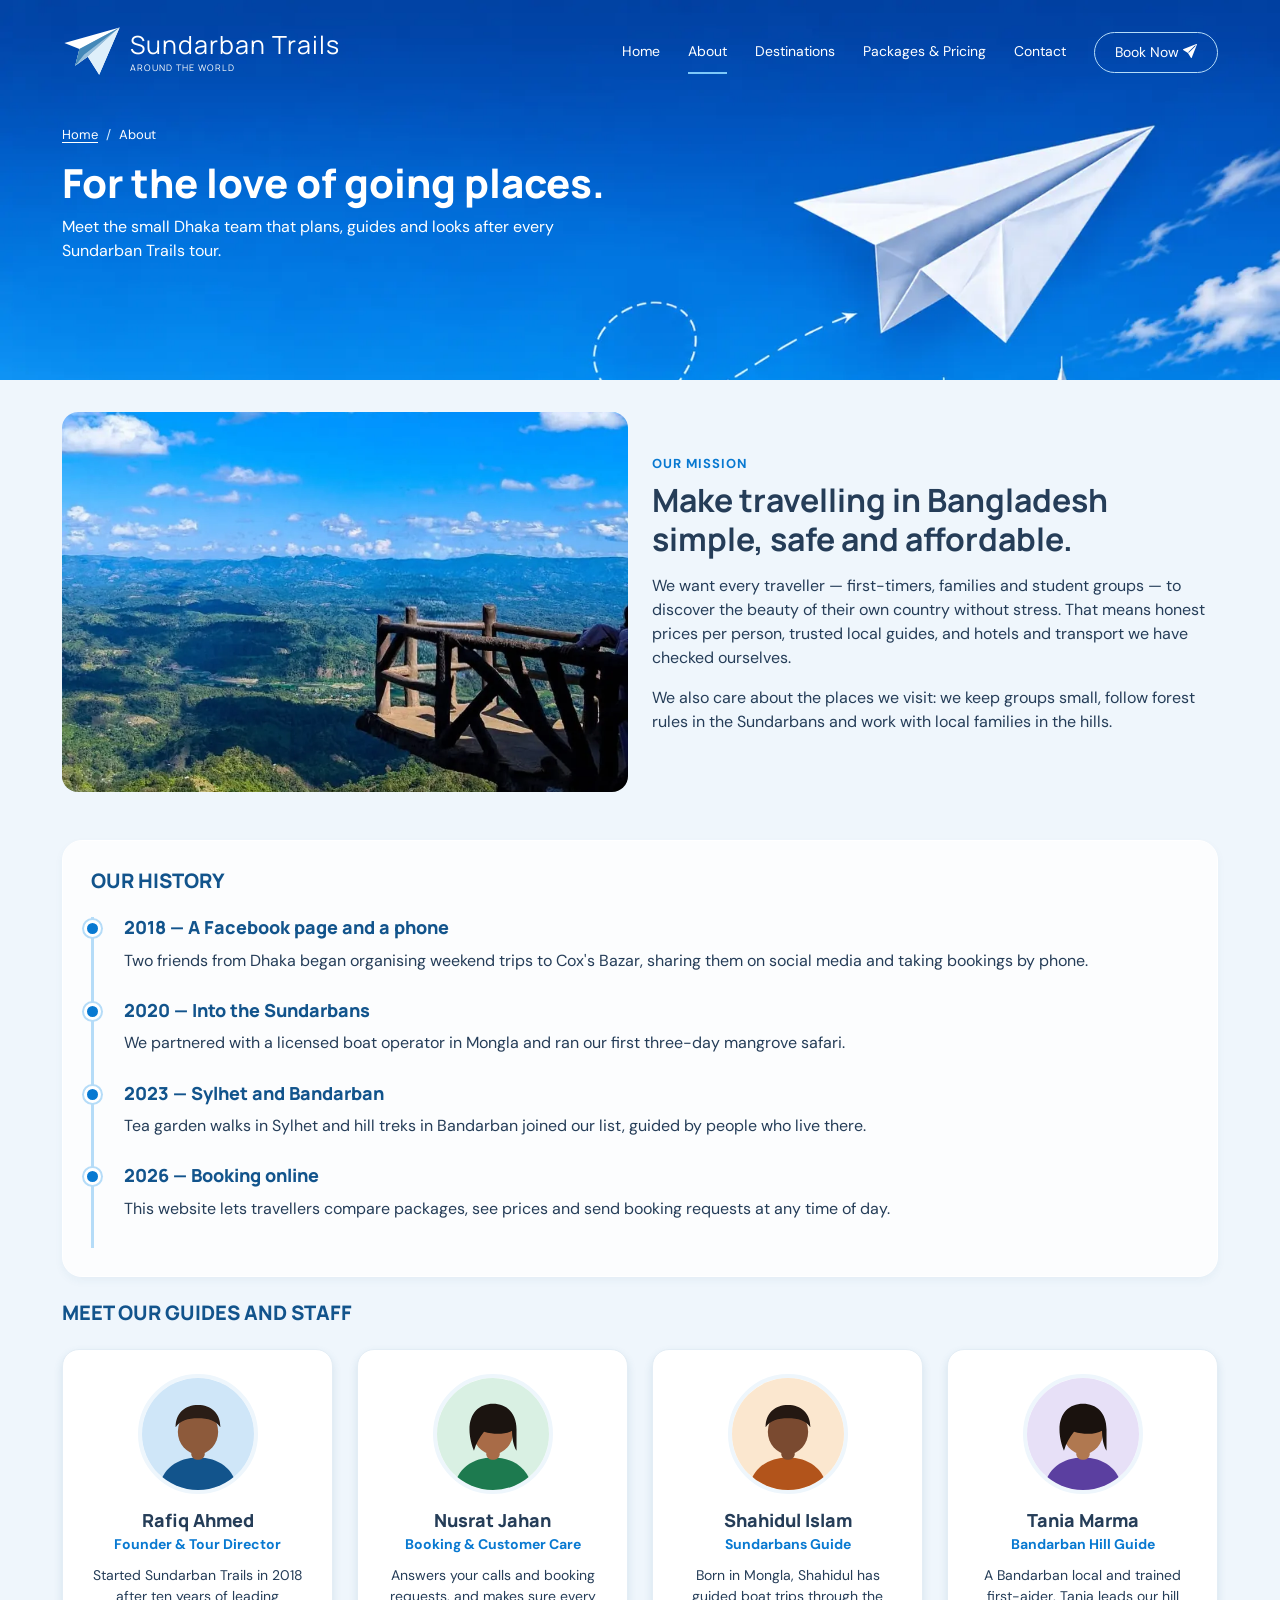
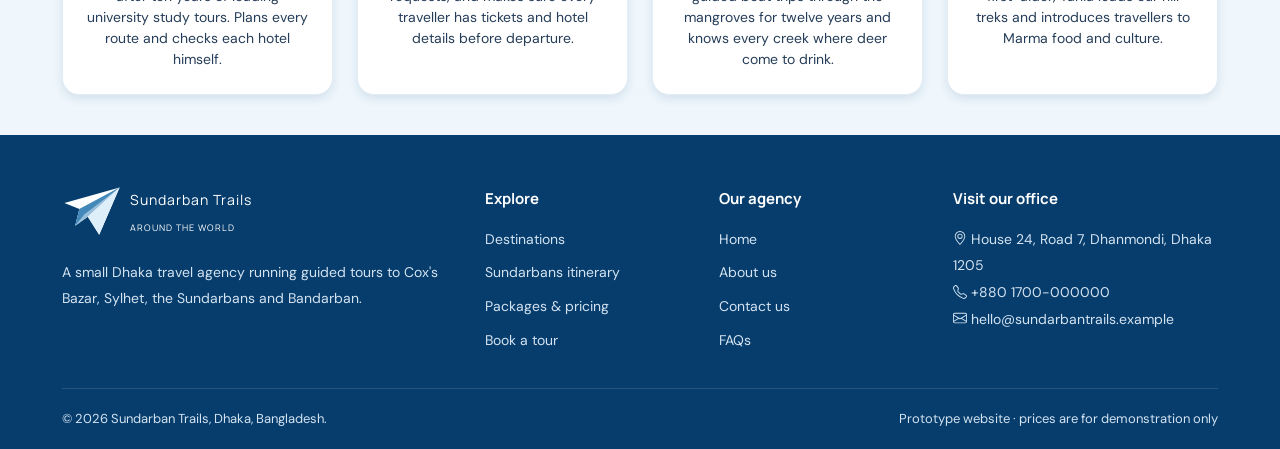
==== commit a6ddc350: "Rename the agency to Sundarban Trails Use the brief's agency name in page titles, header and footer " ====
--- a/about.html
+++ b/about.html
@@ -3,8 +3,8 @@
 <head>
   <meta charset="utf-8">
   <meta name="viewport" content="width=device-width, initial-scale=1">
-  <meta name="description" content="Our mission, our history and the guides and staff behind GhuriFiri tours.">
-  <title>About Us | GhuriFiri</title>
+  <meta name="description" content="Our mission, our history and the guides and staff behind Sundarban Trails tours.">
+  <title>About Us | Sundarban Trails</title>
   <link rel="icon" href="images/plane.svg" type="image/svg+xml">
   <!-- Site stylesheet -->
   <link href="style.css" rel="stylesheet">
@@ -16,7 +16,7 @@
   <header class="site-header">
     <div class="container">
       <nav class="navbar" aria-label="Main navigation">
-        <a class="brand" href="index.html"><img src="images/plane.svg" alt="" width="60" height="54"><span>GhuriFiri<small>AROUND THE WORLD</small></span></a>
+        <a class="brand" href="index.html"><img src="images/plane.svg" alt="" width="60" height="54"><span>Sundarban Trails<small>AROUND THE WORLD</small></span></a>
         <button class="menu-toggle" type="button" aria-controls="navlinks" aria-expanded="false" aria-label="Open menu"><i class="icon icon-list" aria-hidden="true"></i></button>
         <ul class="navlinks" id="navlinks">
           <li><a href="index.html">Home</a></li>
@@ -41,7 +41,7 @@
           </ol>
         </nav>
         <h1>For the love of going places.</h1>
-        <p>Meet the small Dhaka team that plans, guides and looks after every GhuriFiri tour.</p>
+        <p>Meet the small Dhaka team that plans, guides and looks after every Sundarban Trails tour.</p>
       </div>
     </section>
 
@@ -91,7 +91,7 @@
               <img src="images/staff-1.svg" alt="Portrait of Rafiq Ahmed" width="120" height="120">
               <h3>Rafiq Ahmed</h3>
               <p class="role">Founder &amp; Tour Director</p>
-              <p>Started GhuriFiri in 2018 after ten years of leading university study tours. Plans every route and checks each hotel himself.</p>
+              <p>Started Sundarban Trails in 2018 after ten years of leading university study tours. Plans every route and checks each hotel himself.</p>
             </article>
           </div>
           <div class="col-sm-6 col-lg-3">
@@ -128,7 +128,7 @@
     <div class="container">
       <div class="footer-grid">
         <div>
-          <a class="brand" href="index.html"><img src="images/plane.svg" alt="" width="60" height="54"><span>GhuriFiri<small>AROUND THE WORLD</small></span></a>
+          <a class="brand" href="index.html"><img src="images/plane.svg" alt="" width="60" height="54"><span>Sundarban Trails<small>AROUND THE WORLD</small></span></a>
           <p>A small Dhaka travel agency running guided tours to Cox's Bazar, Sylhet, the Sundarbans and Bandarban.</p>
         </div>
         <nav aria-label="Explore">
@@ -154,12 +154,12 @@
           <address>
             <p><i class="icon icon-geo-alt" aria-hidden="true"></i> House 24, Road 7, Dhanmondi, Dhaka 1205<br>
             <i class="icon icon-telephone" aria-hidden="true"></i> <a href="tel:+8801700000000">+880 1700-000000</a><br>
-            <i class="icon icon-envelope" aria-hidden="true"></i> <a href="mailto:hello@ghurifiri.example">hello@ghurifiri.example</a></p>
+            <i class="icon icon-envelope" aria-hidden="true"></i> <a href="mailto:hello@sundarbantrails.example">hello@sundarbantrails.example</a></p>
           </address>
         </div>
       </div>
       <div class="footer-bottom">
-        <span>&copy; 2026 GhuriFiri, Dhaka, Bangladesh.</span>
+        <span>&copy; 2026 Sundarban Trails, Dhaka, Bangladesh.</span>
         <span>Prototype website &middot; prices are for demonstration only</span>
       </div>
     </div>
--- a/style.css
+++ b/style.css
@@ -1,5 +1,5 @@
 /* ==========================================================================
-   GhuriFiri — single external stylesheet (style.css)
+   Sundarban Trails — single external stylesheet (style.css)
    Plain CSS only (no framework): base styles, layout grid, components
    and the site's visual design all live in this one file.
 
@@ -1936,8 +1936,8 @@
   }
 
   .hero h1 {
-    font-size: 54px;
-    letter-spacing: -2px;
+    font-size: 42px; /* keeps "Sundarban Trails" on one line */
+    letter-spacing: -1.5px;
   }
 
   .hero h1 span {
